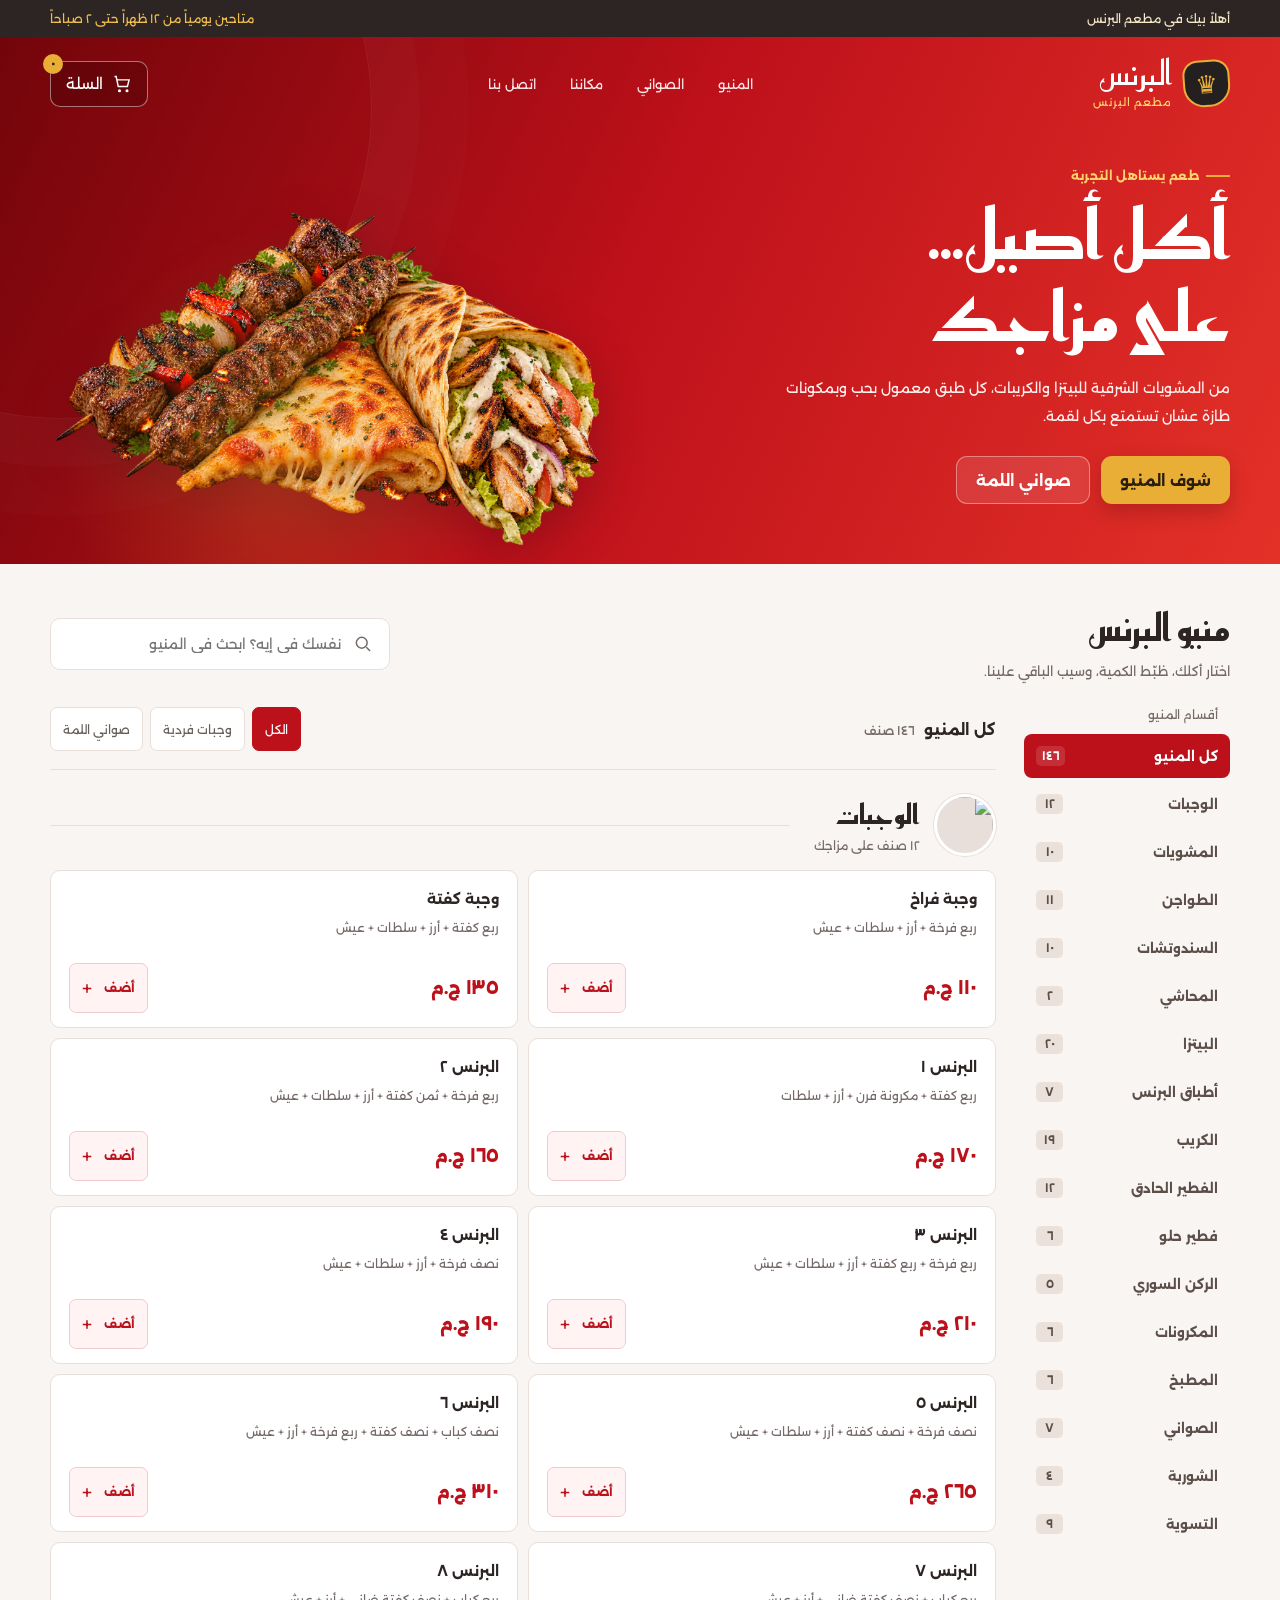
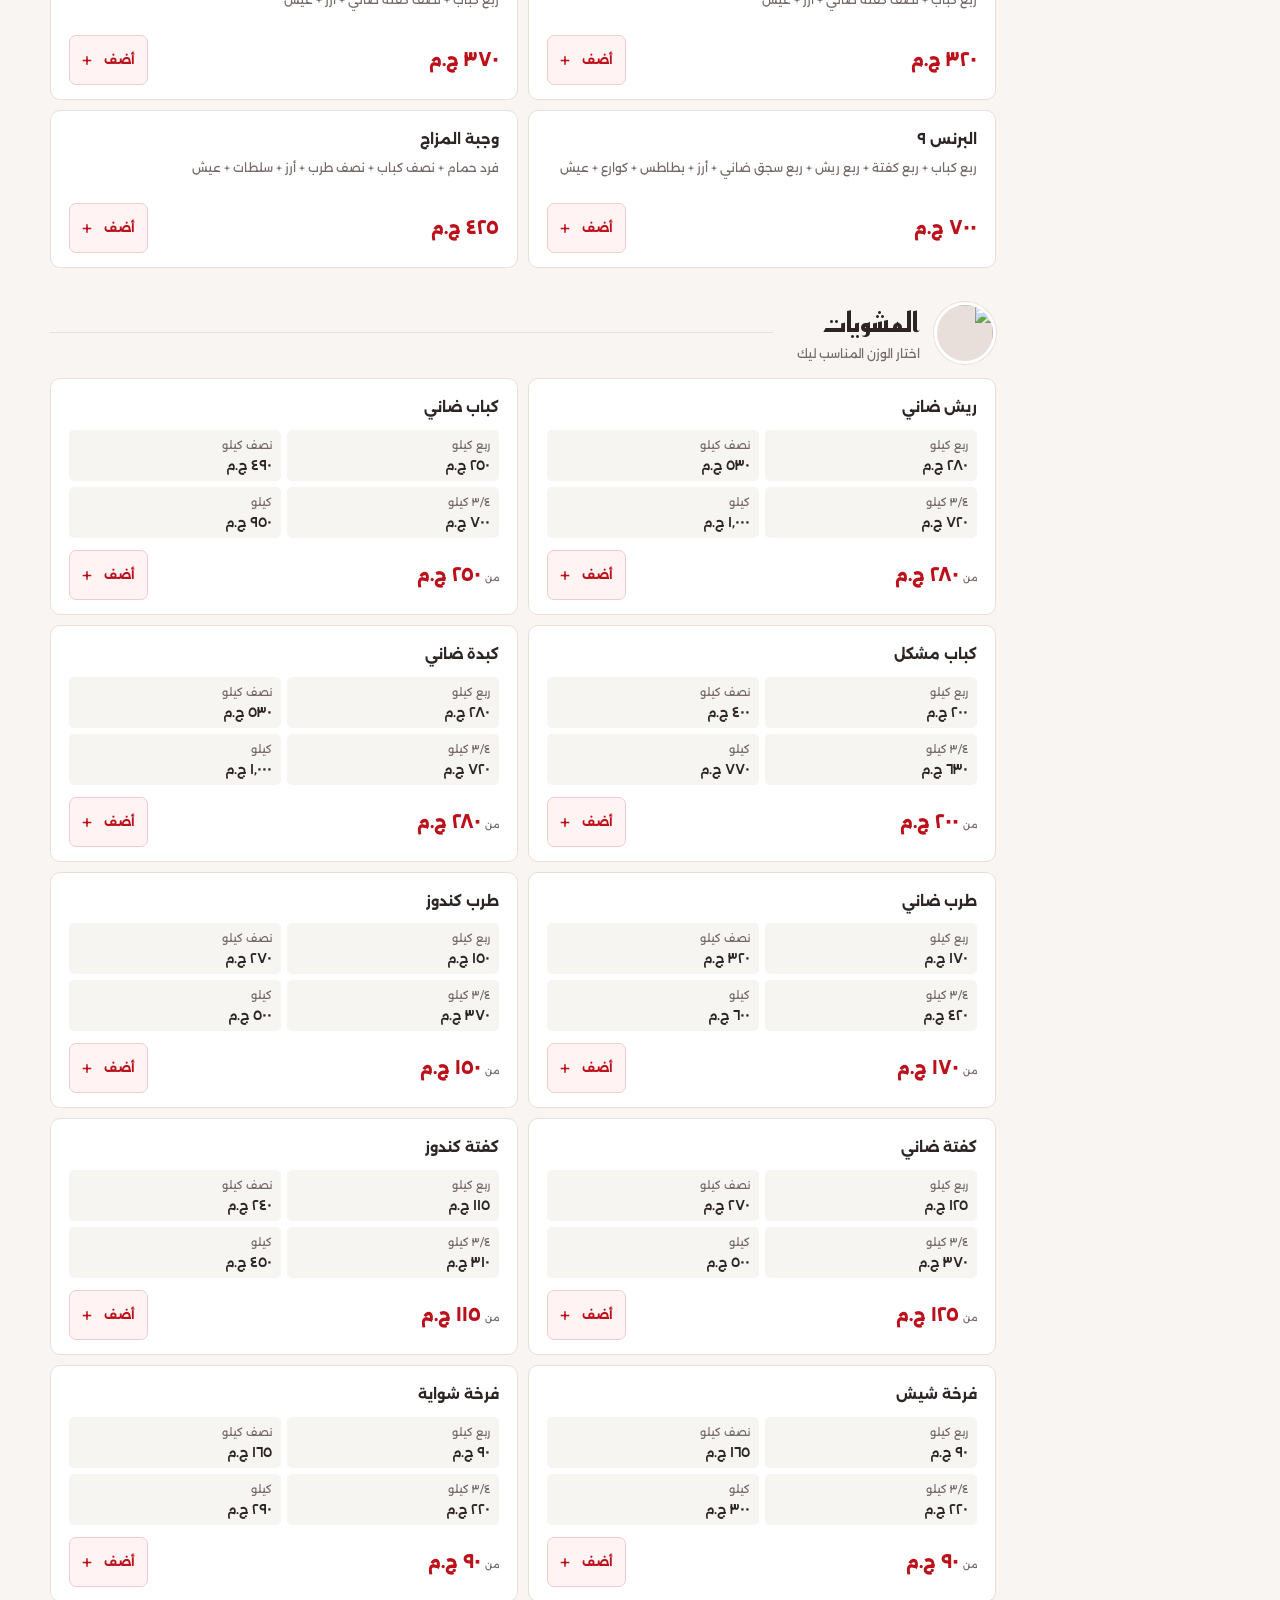
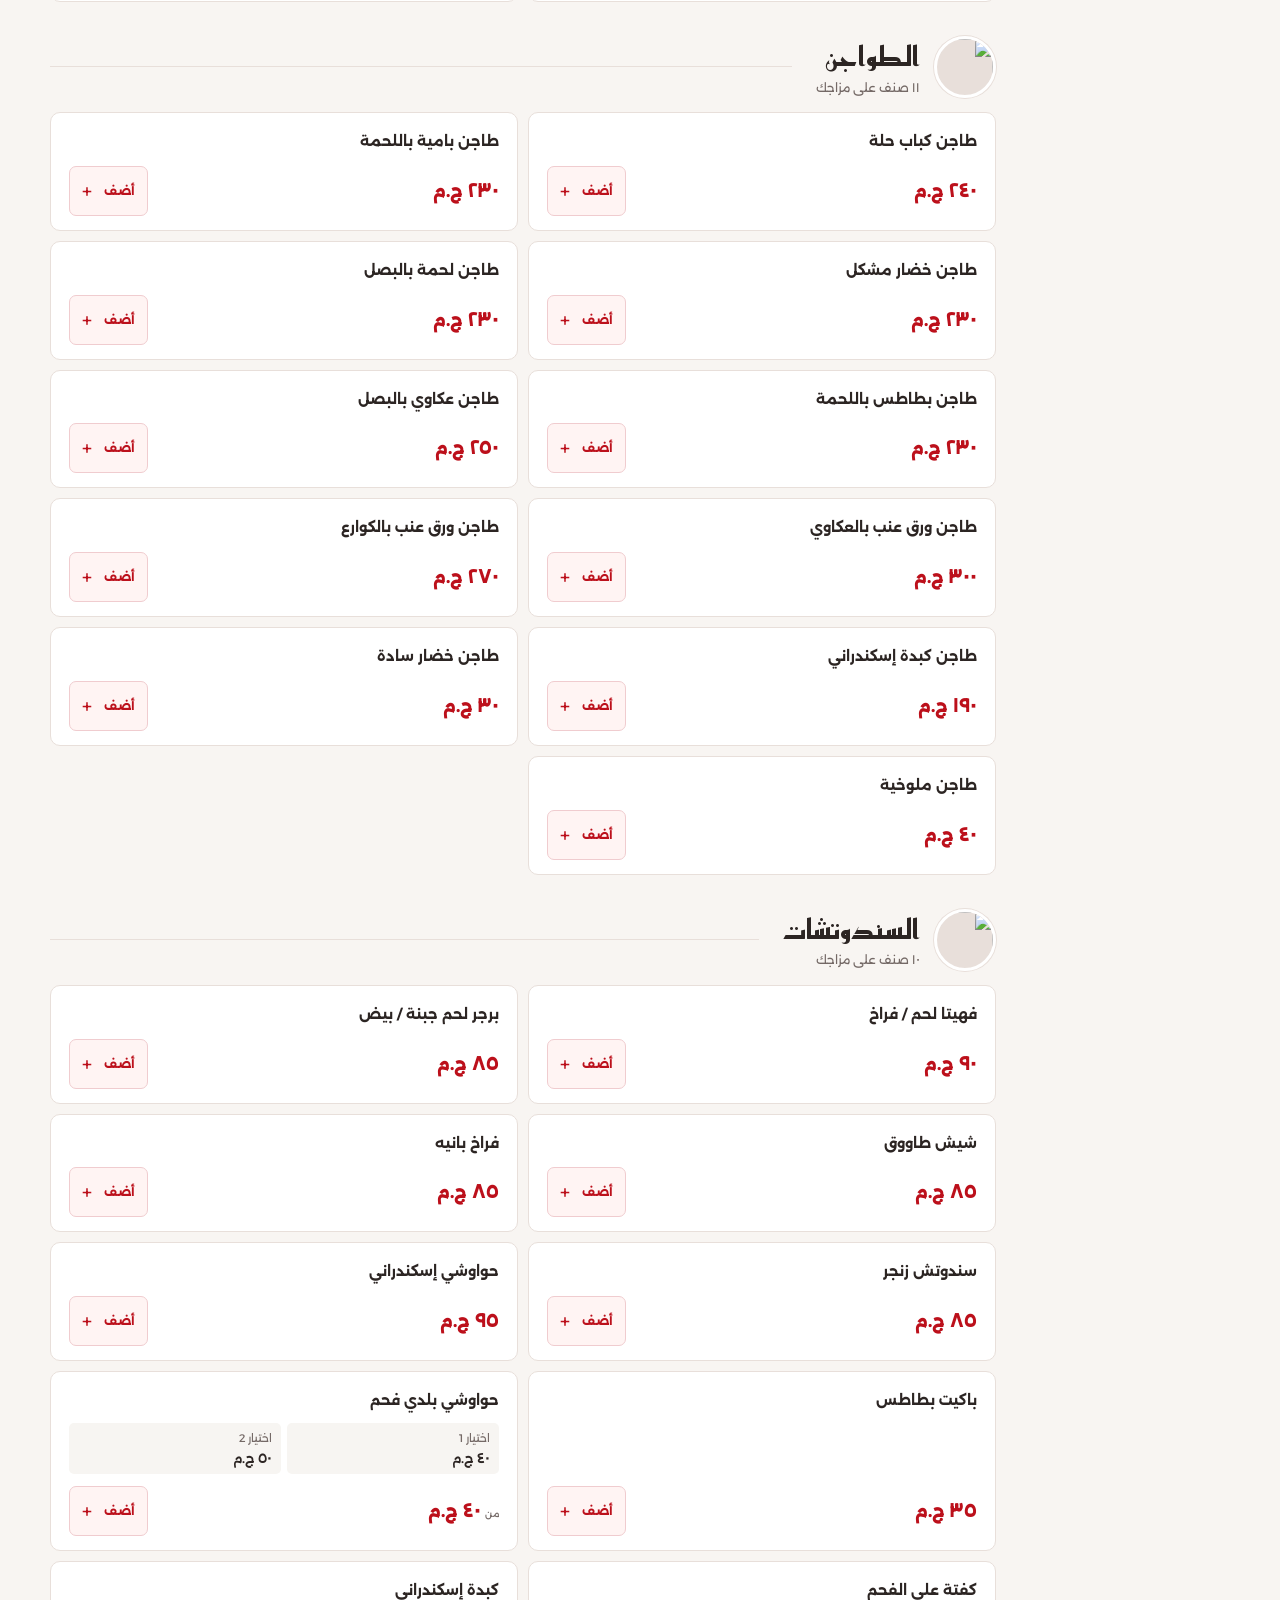
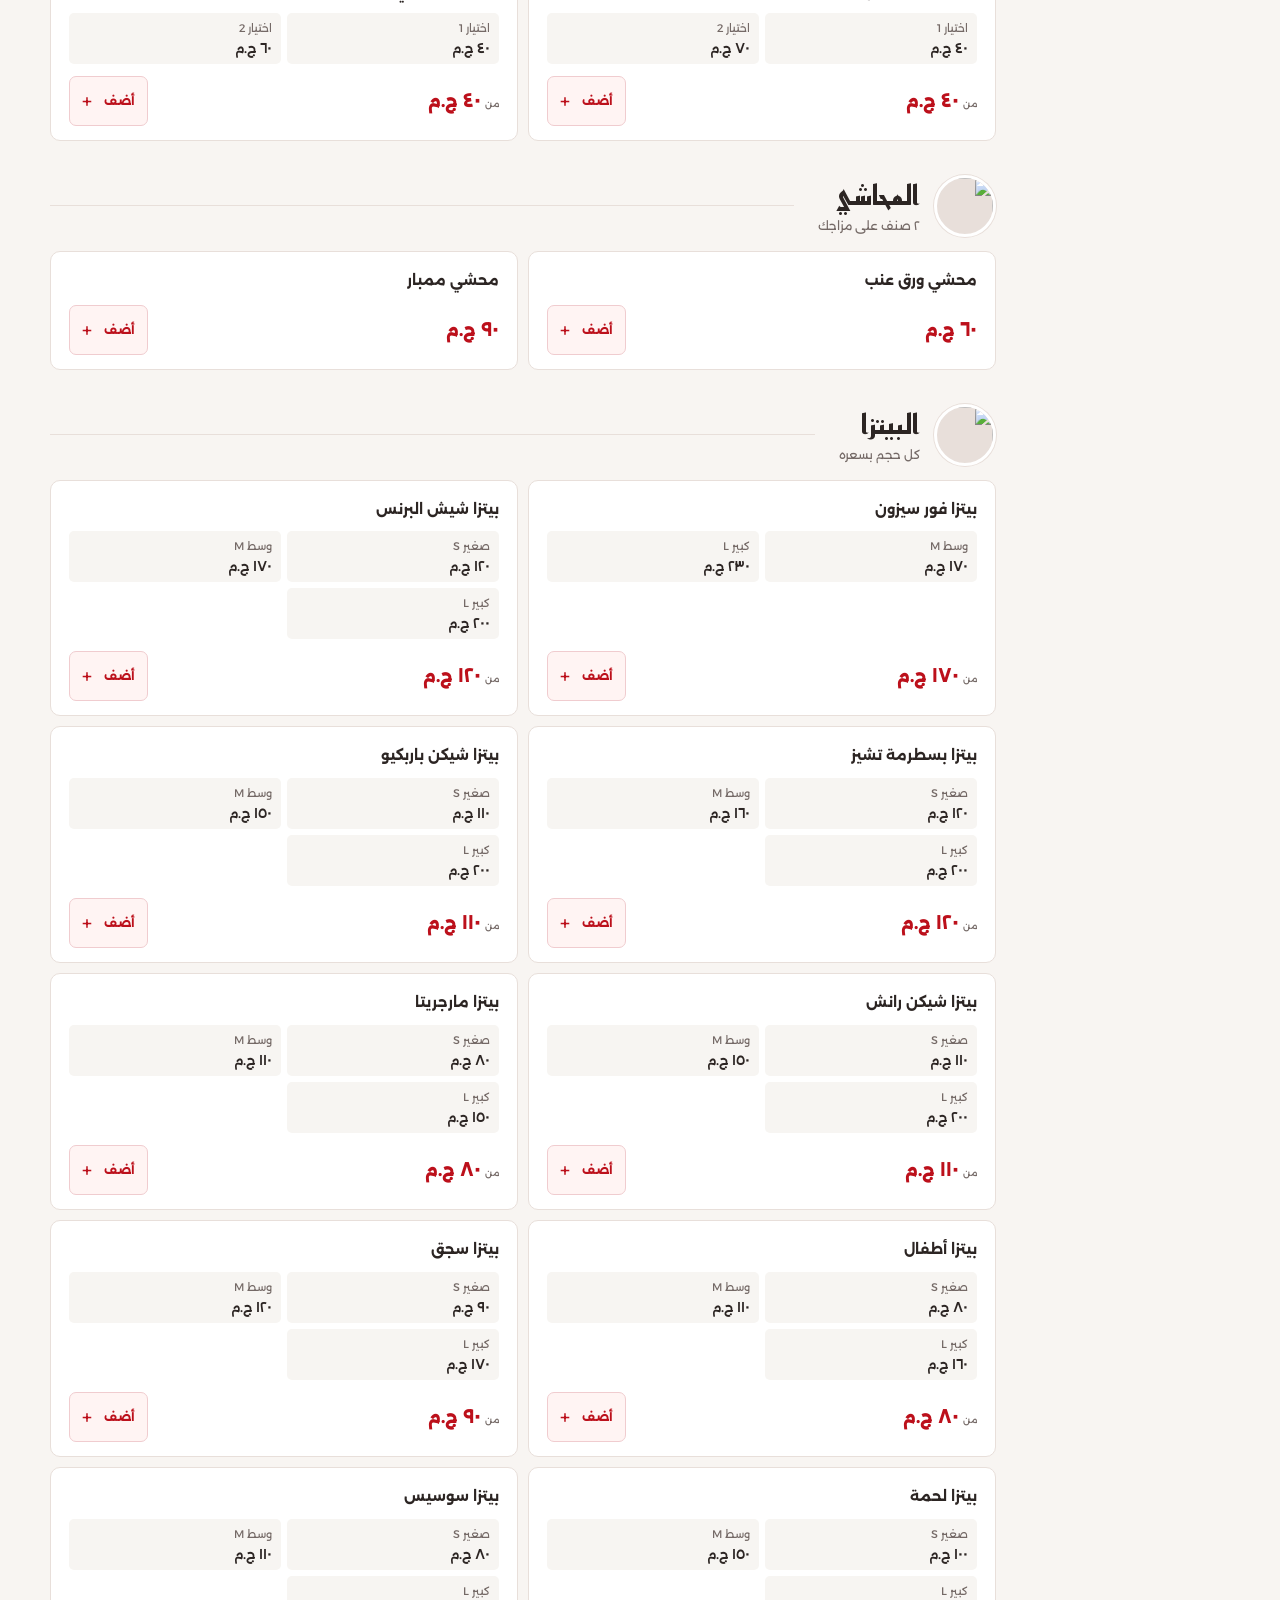
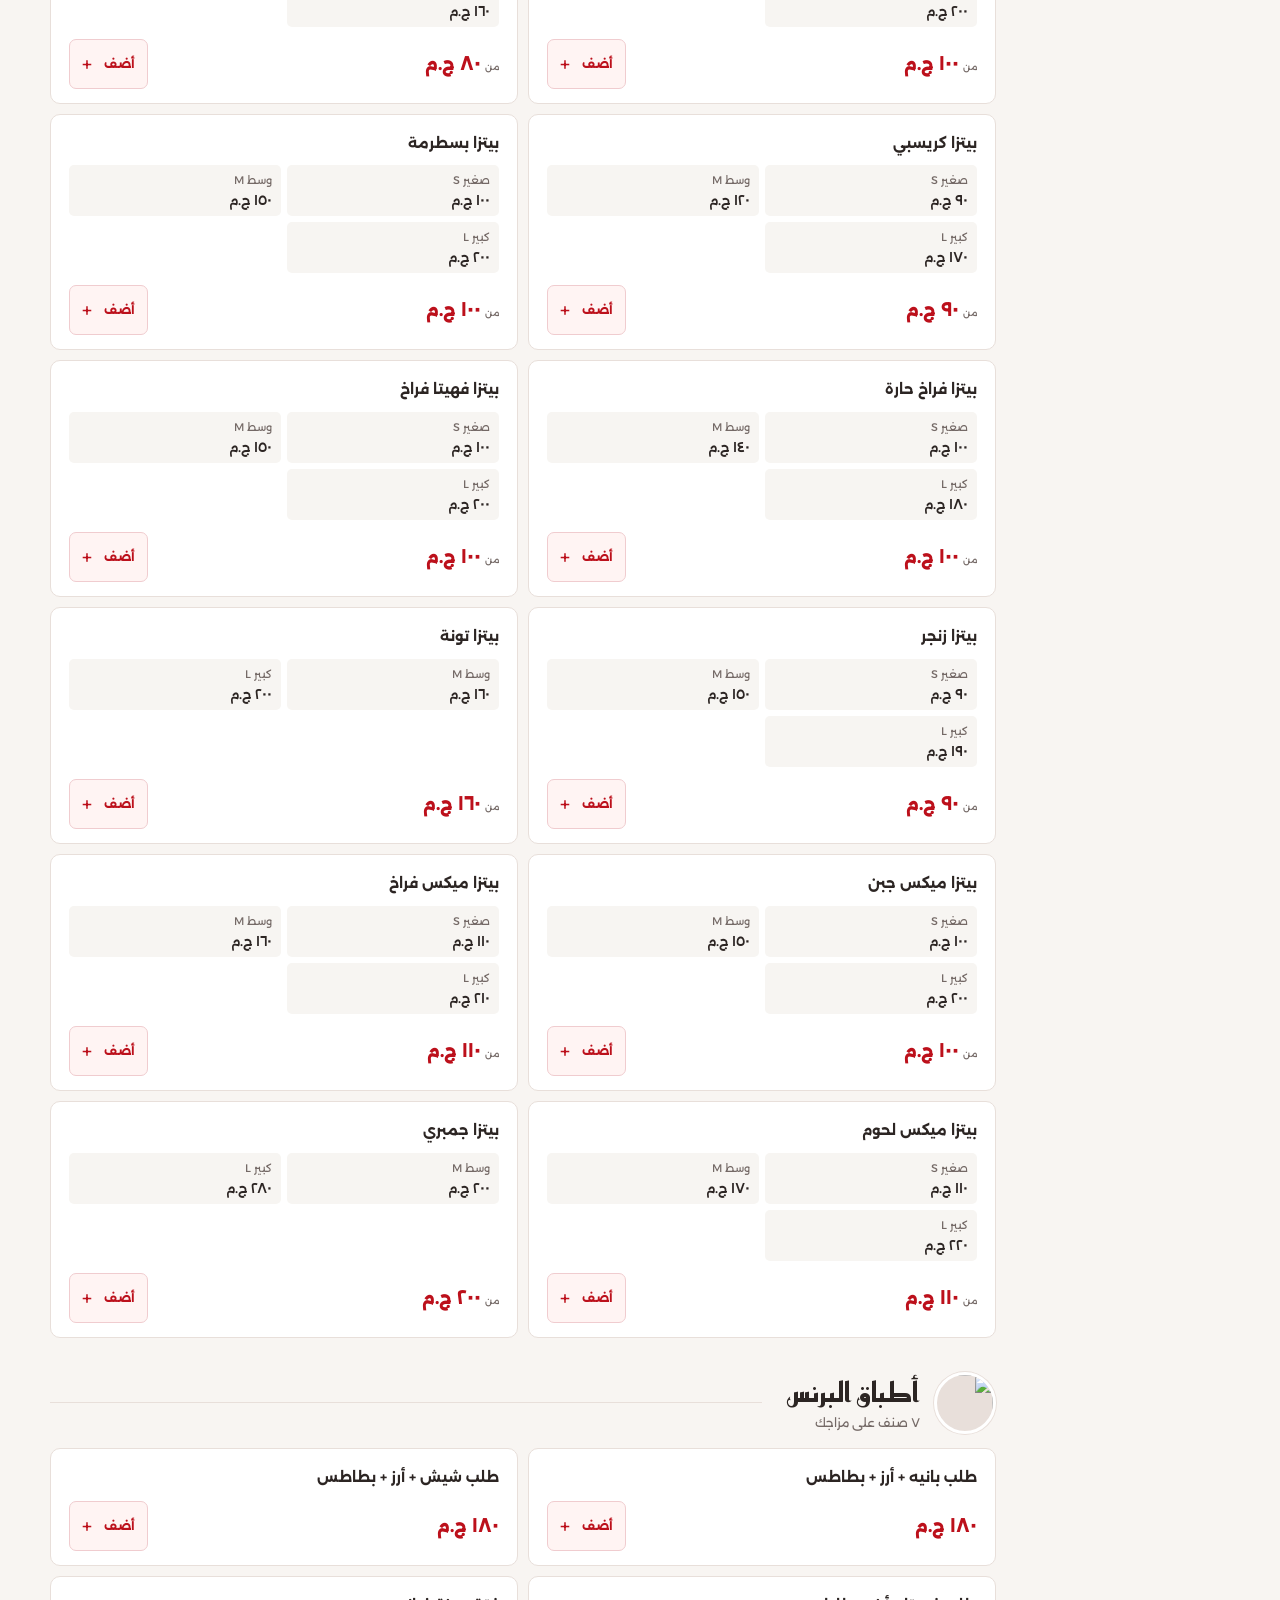
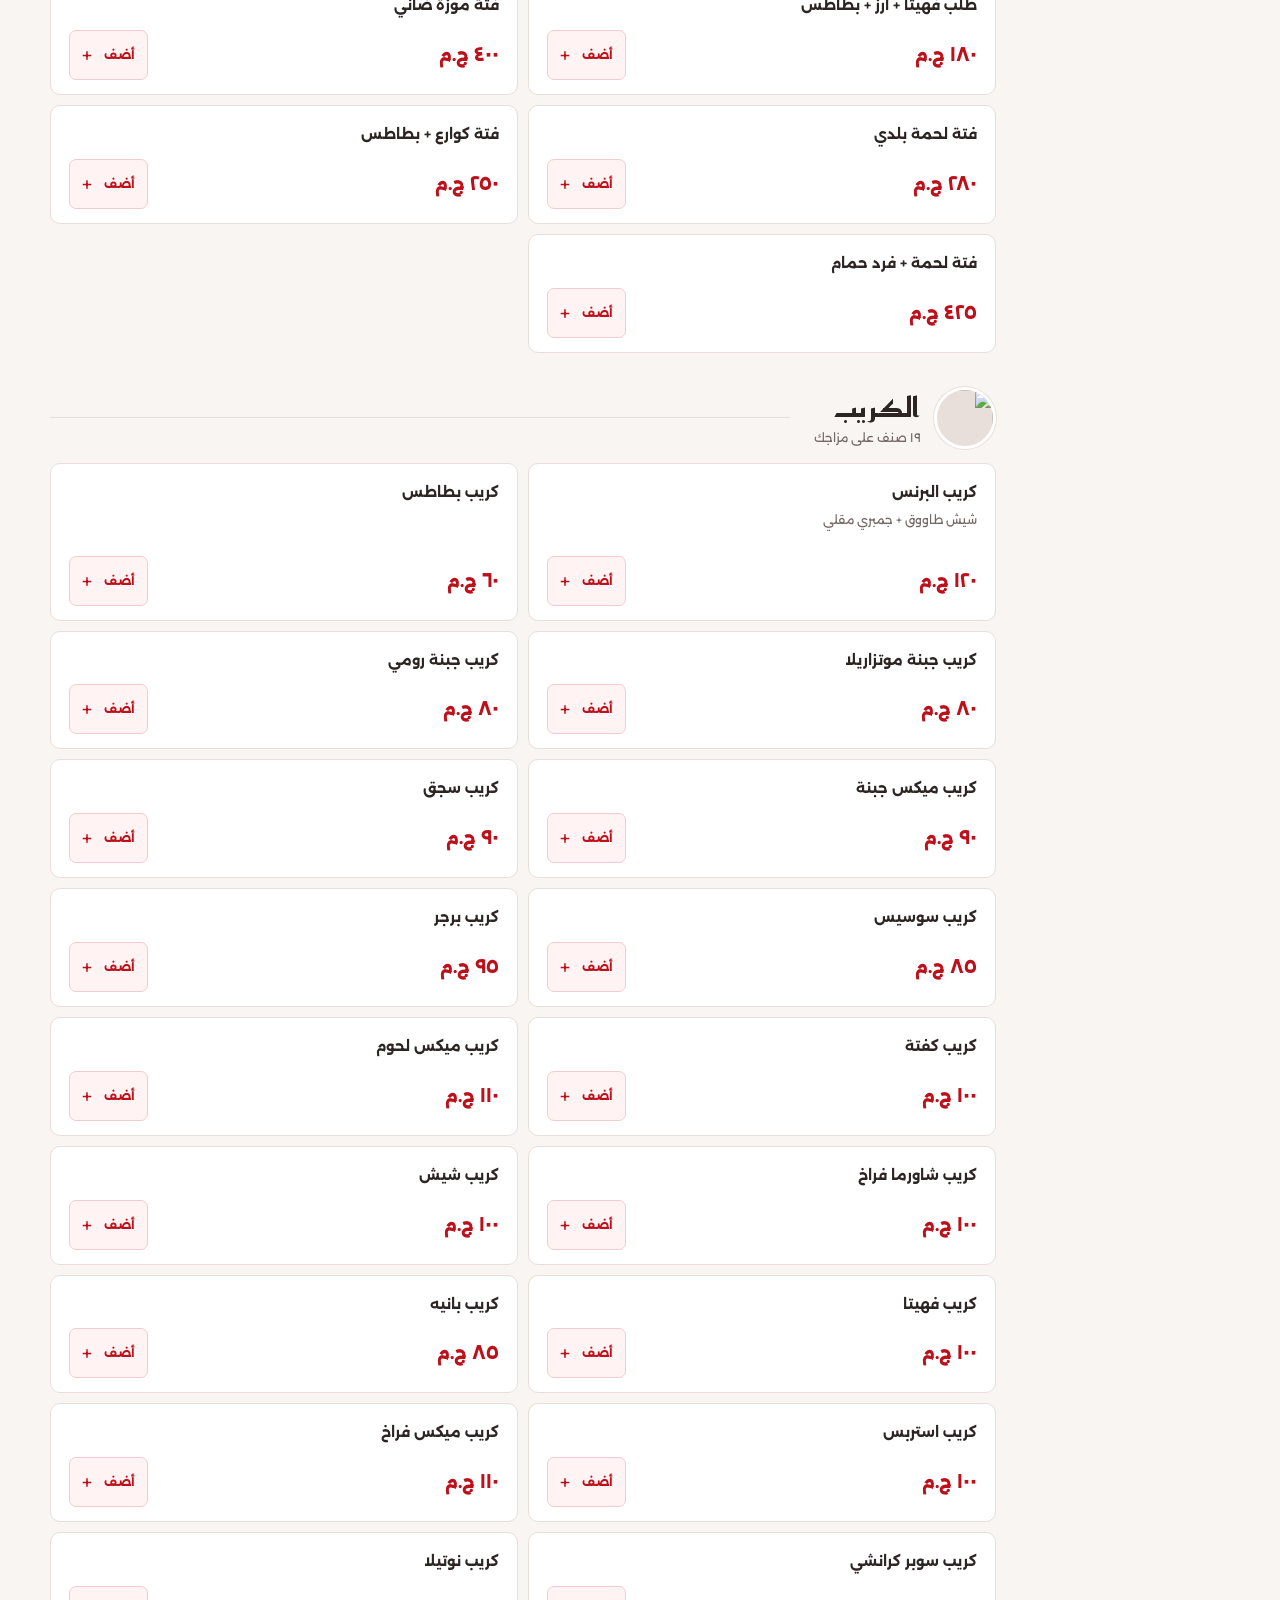
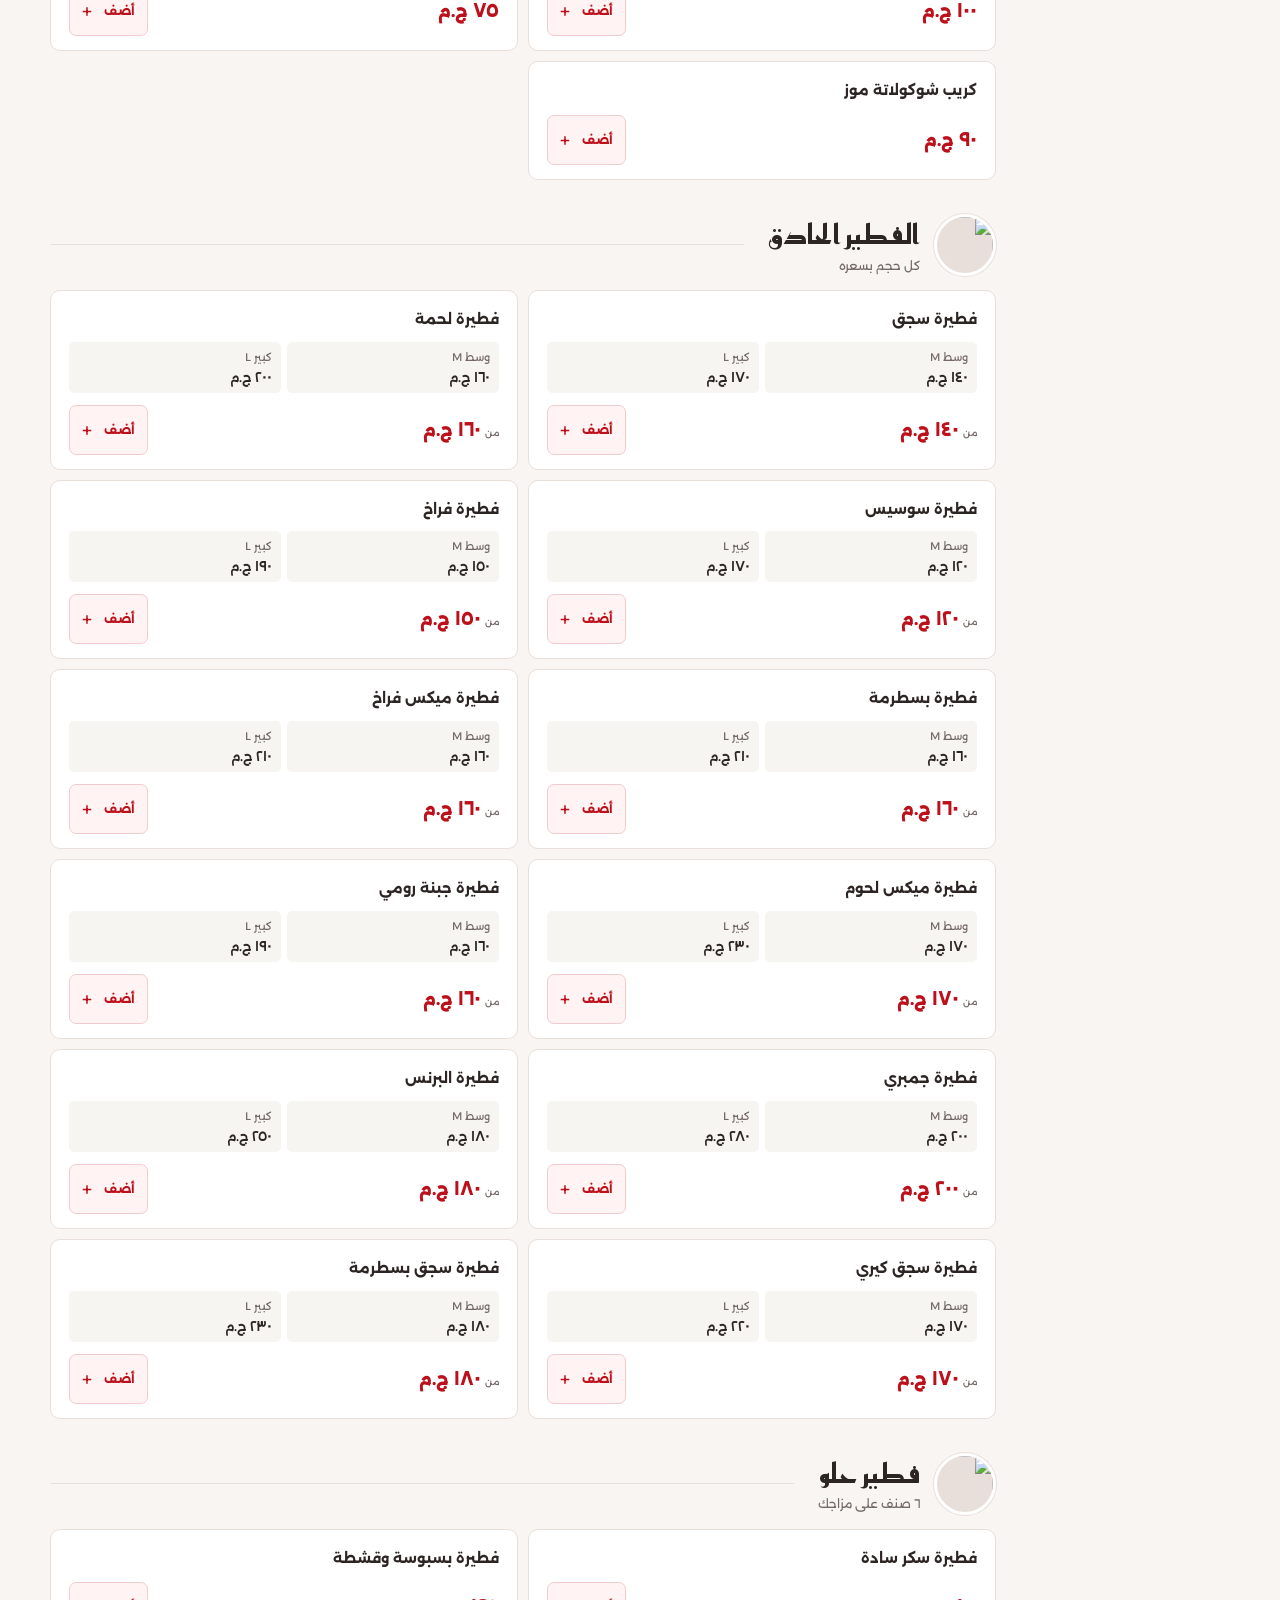
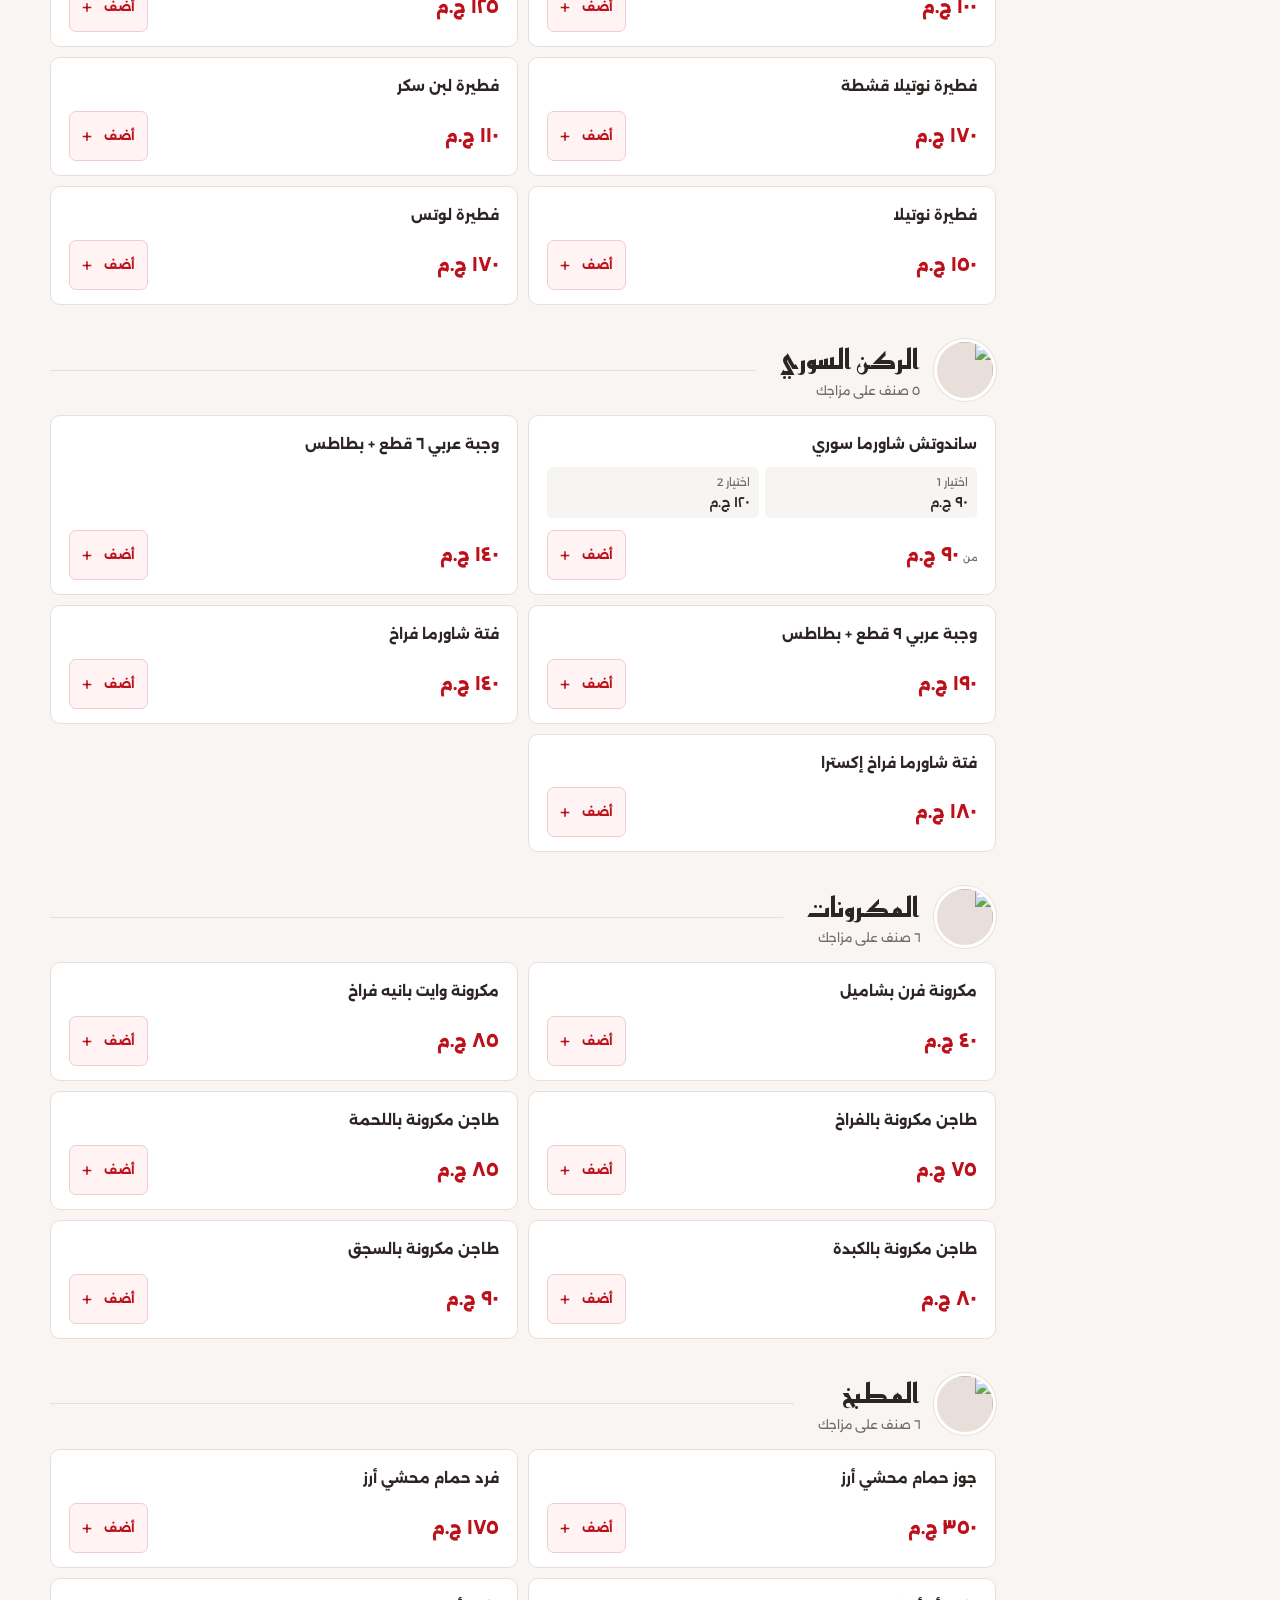
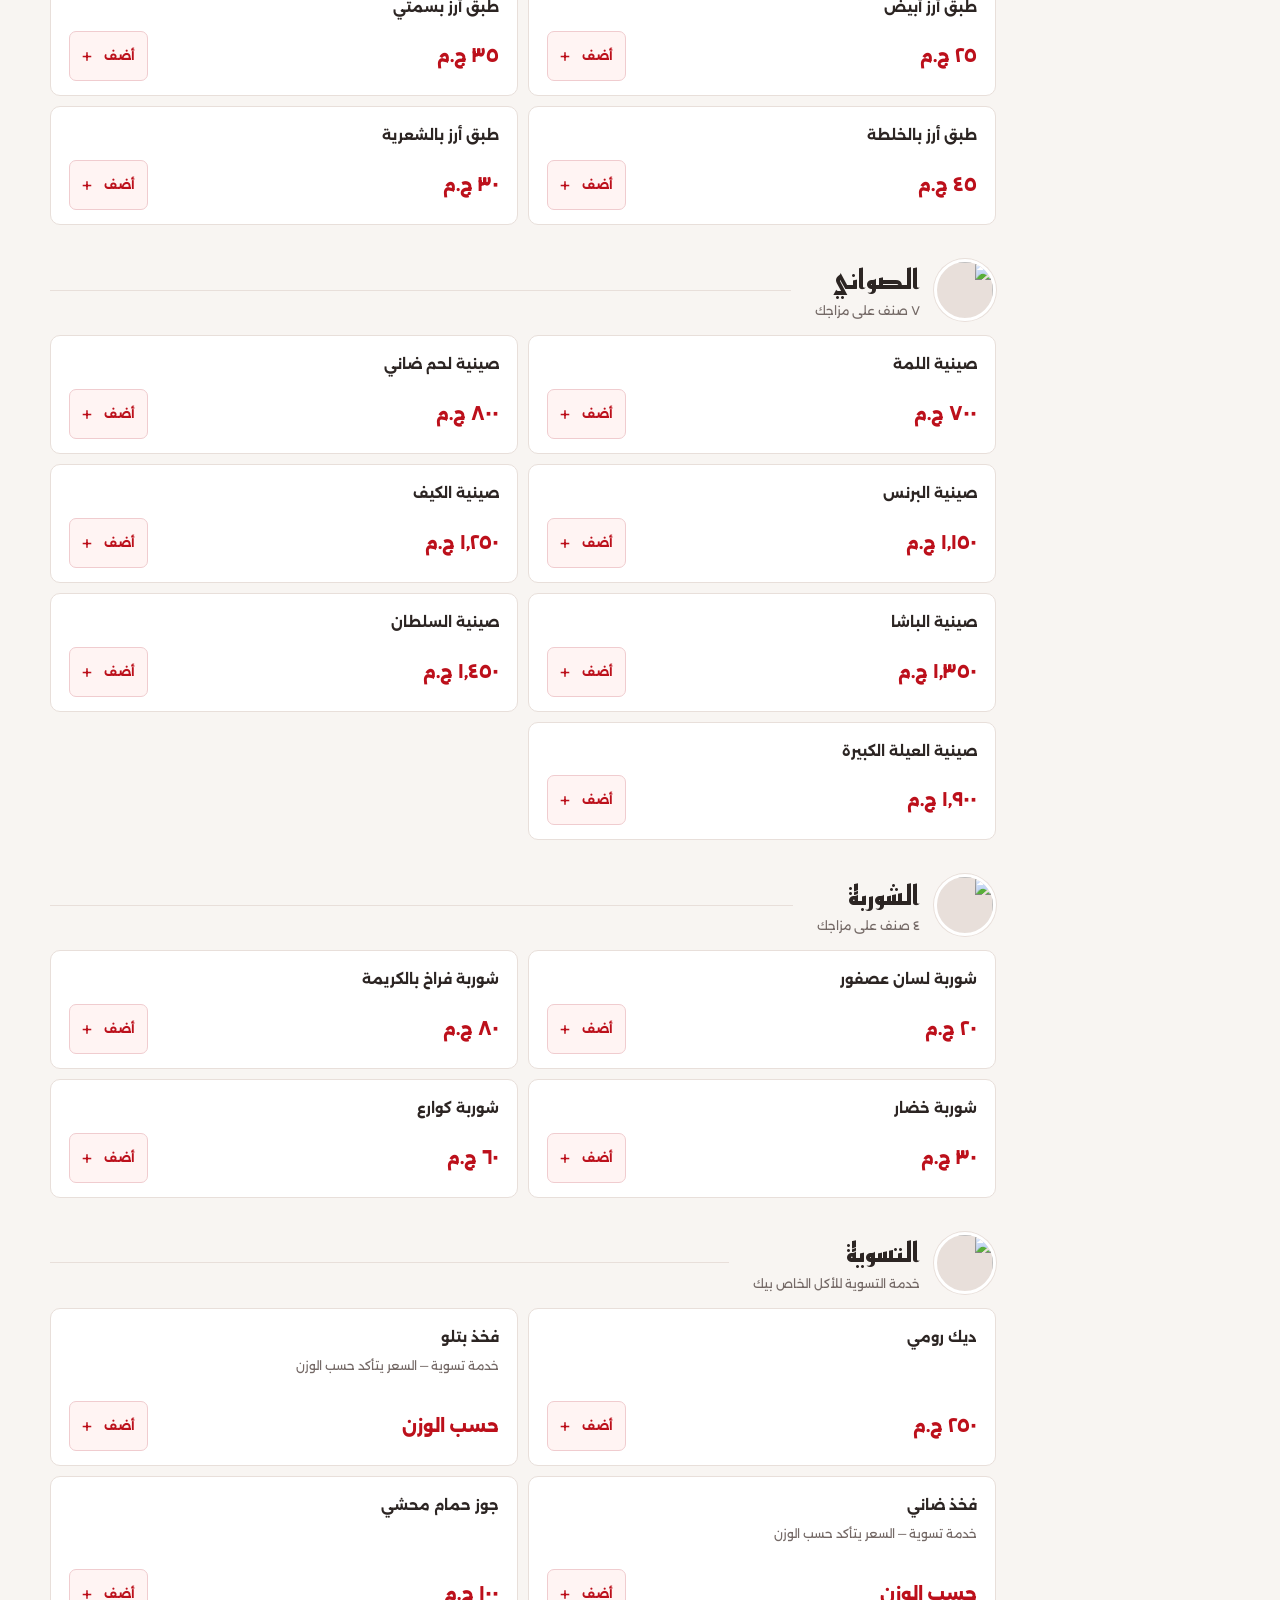
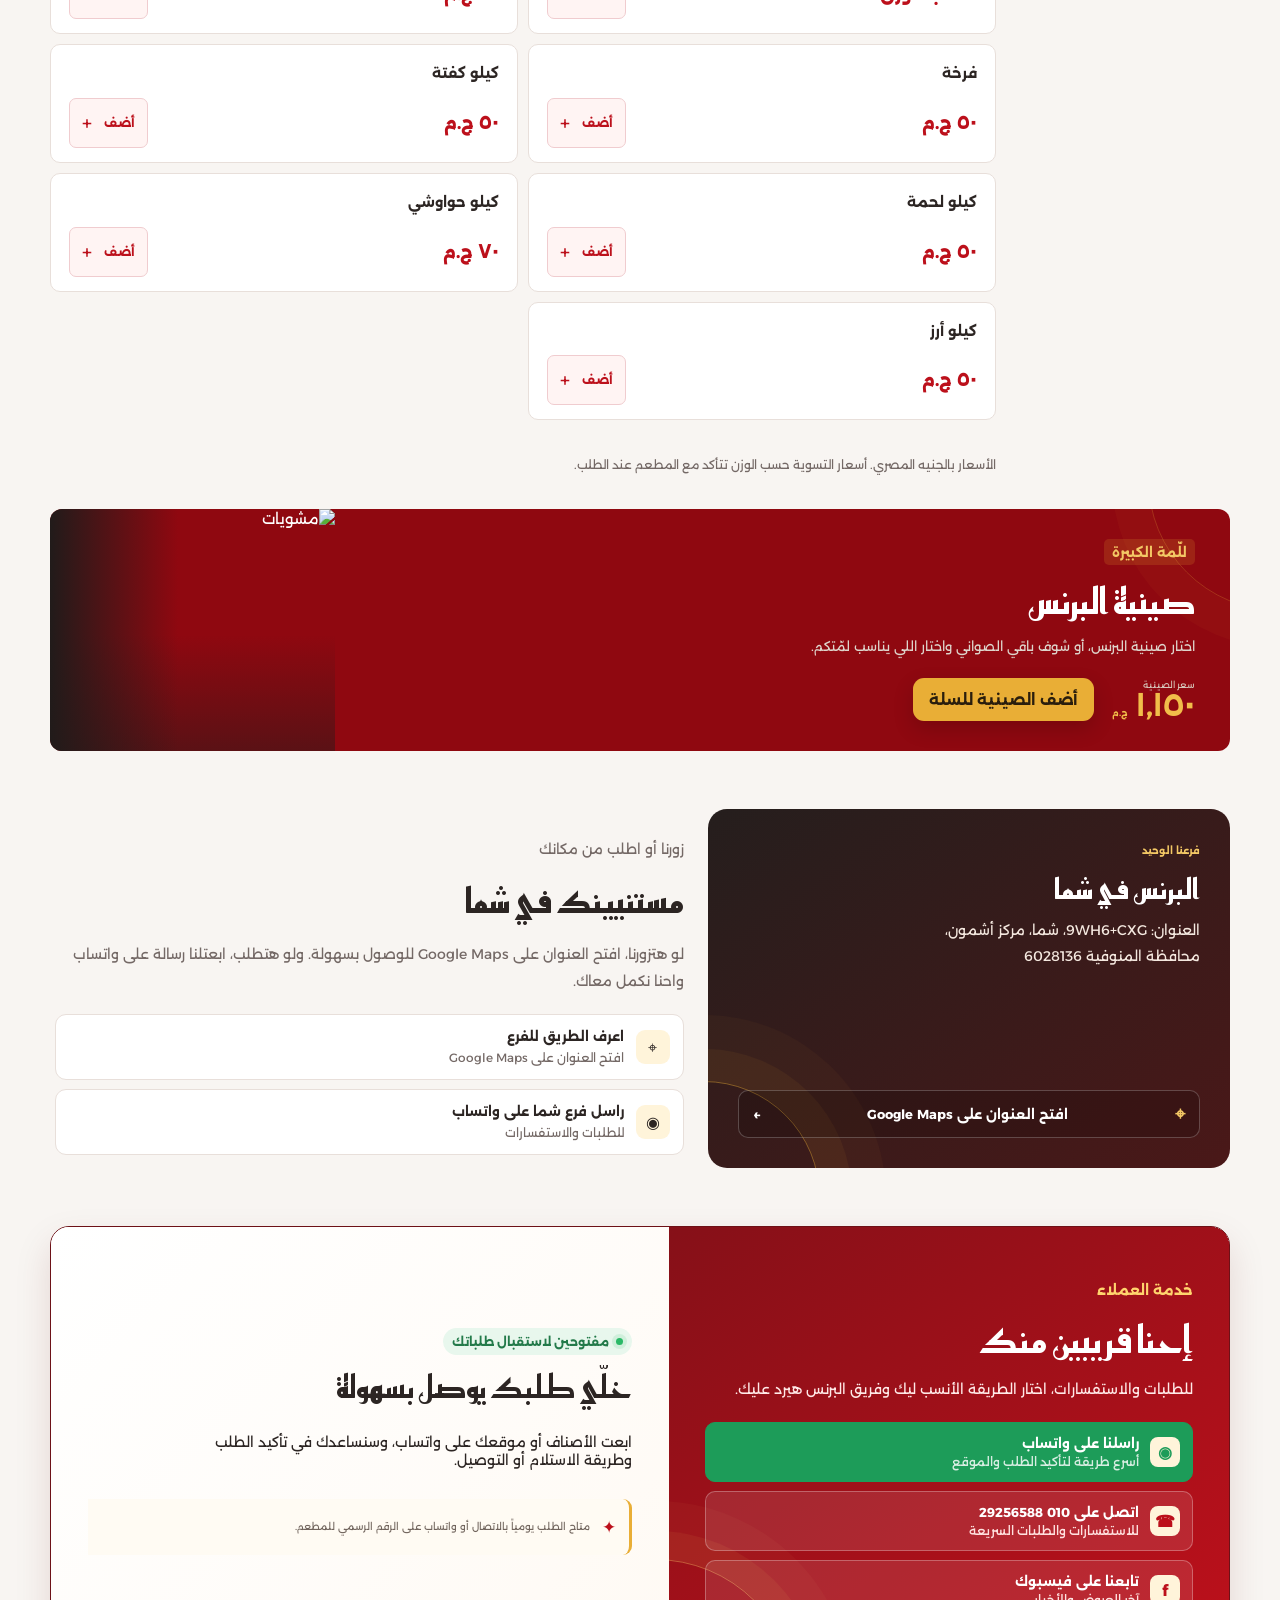
==== index.html @ 03370dae "Update restaurant menu and brand styling; rename entry to index.html" ====
<!doctype html>
<html lang="ar" dir="rtl">
  <head>
    <meta charset="UTF-8" />
    <meta name="viewport" content="width=device-width, initial-scale=1.0" />
    <meta name="theme-color" content="#b50e17" />
    <title>مطعم البرنس | المنيو الإلكتروني</title>
    <link rel="preconnect" href="https://fonts.googleapis.com" />
    <link rel="preconnect" href="https://fonts.gstatic.com" crossorigin />
    <link rel="stylesheet" href="https://cdn.jsdelivr.net/npm/@dawod/thmanyah-font-web/index.css" />
    <link href="https://fonts.googleapis.com/css2?family=Alexandria:wght@400;500;600;700;800&family=Reem+Kufi:wght@500;600;700&display=swap" rel="stylesheet" />
    <style>
      :root { --red:#bc101b; --red-dark:#8f0810; --ink:#181515; --gold:#e9ae36; --cream:#fbf7f0; --muted:#766f6c; --line:#e8e0d5; --white:#fff; --heading-font:'Thmanyah Serif Display','Reem Kufi',sans-serif; }
      * { box-sizing:border-box; }
      body { margin:0; color:var(--ink); background:var(--cream); font-family:Alexandria, sans-serif; font-size:14px; }
      button { font:inherit; cursor:pointer; }
      .top-strip { background:var(--ink); color:#f6e7c6; padding:9px max(18px, calc((100% - 1180px) / 2)); display:flex; justify-content:space-between; font-size:11px; }
      .top-strip span:last-child { color:#f1bf4c; }
      .hero { min-height:458px; position:relative; overflow:hidden; color:#fff; background:linear-gradient(115deg, #72050a 0%, #bd101a 48%, #e43128 100%); }
      .hero:before { content:""; position:absolute; width:620px; height:620px; border:1px solid rgba(255,255,255,.16); border-radius:50%; left:-250px; top:-240px; box-shadow:0 0 0 48px rgba(255,255,255,.05), 0 0 0 97px rgba(255,255,255,.04); }
      .hero:after { content:""; position:absolute; width:370px; height:370px; background:radial-gradient(circle,rgba(233,174,54,.27),transparent 70%); right:-70px; bottom:-120px; }
      .container { width:min(1180px, calc(100% - 36px)); margin:auto; position:relative; z-index:1; }
      header { padding:20px 0; display:flex; align-items:center; justify-content:space-between; }
      .brand { display:flex; align-items:center; gap:11px; color:#fff; }
      .brand-mark { width:47px; height:47px; display:grid; place-items:center; border:2px solid var(--gold); border-radius:15px 15px 21px 21px; background:#242020; color:var(--gold); font-size:25px; transform:rotate(-4deg); }
      .brand-name { font-family:var(--heading-font); font-size:30px; line-height:1; }
      .brand small { font-size:9px; color:#ffd36d; letter-spacing:.08em; }
      .nav { display:flex; gap:25px; align-items:center; font-size:12px; color:#fce7e8; }
      .nav button { border:0; background:transparent; color:inherit; }
      .nav button:hover { color:var(--gold); }
      .cart-button { position:relative; border:1px solid rgba(255,255,255,.45); border-radius:12px; padding:10px 15px; color:#fff; background:rgba(0,0,0,.17); }
      .cart-count { position:absolute; top:-8px; left:-8px; min-width:20px; height:20px; padding:1px 5px; display:grid; place-items:center; border-radius:50%; background:var(--gold); color:#281b0e; font-size:11px; font-weight:800; }
      .hero-content { max-width:610px; padding:54px 0 78px; }
      .eyebrow { display:flex; gap:7px; align-items:center; color:#ffd36d; font-weight:700; font-size:11px; letter-spacing:.03em; }
      .eyebrow:before { content:""; width:24px; height:2px; background:var(--gold); }
      h1 { margin:15px 0 16px; font-family:var(--heading-font); font-size:clamp(42px, 6.2vw, 76px); line-height:1.1; font-weight:700; }
      .hero-content p { max-width:490px; margin:0; line-height:2; color:#fff0ef; font-size:14px; }
      .hero-actions { display:flex; gap:11px; margin-top:26px; }
      .primary, .secondary { border:0; border-radius:11px; padding:13px 19px; font-weight:700; }
      .primary { color:#2a1e0d; background:var(--gold); box-shadow:0 8px 20px rgba(28,7,5,.2); }
      .secondary { color:#fff; background:rgba(255,255,255,.11); border:1px solid rgba(255,255,255,.38); }
      .hero-food { position:absolute; z-index:1; left:-4px; bottom:18px; width:min(47%,550px); height:88%; margin:0; pointer-events:none; }
      .hero-food:after { content:""; position:absolute; inset:0; background:radial-gradient(ellipse at 42% 78%,rgba(233,174,54,.22),transparent 48%); }
      .hero-food img { width:100%; height:100%; object-fit:contain; object-position:left bottom; display:block; filter:drop-shadow(0 24px 28px rgba(50,4,7,.35)); }
      .categories-wrap { margin-top:-34px; position:relative; z-index:2; }
      .categories { overflow-x:auto; scrollbar-width:none; padding:1px 0; }
      .categories::-webkit-scrollbar { display:none; }
      .category-list { margin:0; padding:9px; min-width:max-content; display:flex; gap:7px; background:#fff; border:1px solid rgba(232,224,213,.9); border-radius:17px; box-shadow:0 13px 32px rgba(52,32,22,.13); list-style:none; }
      .category { min-width:138px; min-height:58px; padding:8px 10px; display:flex; align-items:center; gap:9px; border:1px solid transparent; border-radius:11px; background:#fff; color:#5c514d; font-size:11px; font-weight:700; text-align:right; transition:background .2s, color .2s, box-shadow .2s; }
      .category.active { color:#fff; background:linear-gradient(135deg,#9b0811,#d52229); box-shadow:0 8px 16px rgba(162,10,18,.23); }
      .category:hover:not(.active) { color:var(--red); background:#fff6e8; border-color:#f4dfb1; }
      .category i.category-thumb { width:37px; height:37px; flex:0 0 37px; display:block; border:1px solid rgba(255,255,255,.55); border-radius:9px; background-position:center; background-size:cover; box-shadow:inset 0 0 0 1px rgba(0,0,0,.05); }
      main { padding:68px 0 90px; }
      .section-heading { display:flex; align-items:end; justify-content:space-between; gap:20px; margin-bottom:22px; }
      .section-heading h2 { margin:7px 0 0; font-family:var(--heading-font); font-size:31px; }
      .section-heading p { margin:0; color:var(--muted); font-size:12px; }
      .filter-row { display:flex; flex-wrap:wrap; gap:9px; justify-content:flex-end; }
      .filter { padding:9px 13px; border:1px solid var(--line); color:#685f5a; background:transparent; border-radius:30px; font-size:11px; }
      .filter.active { color:#fff; background:var(--ink); border-color:var(--ink); }
      .menu-grid { display:grid; grid-template-columns:repeat(4,1fr); gap:17px; }
      .product { overflow:hidden; background:#fff; border:1px solid #f0e9e1; border-radius:16px; transition:transform .2s, box-shadow .2s; }
      .product:hover { transform:translateY(-4px); box-shadow:0 14px 28px rgba(44,24,15,.12); }
      .product-image { height:165px; position:relative; overflow:hidden; background:#d7a66e; }
      .product-image img { width:100%; height:100%; display:block; object-fit:cover; transition:transform .35s; }
      .product:hover img { transform:scale(1.06); }
      .tag { position:absolute; right:10px; top:10px; padding:5px 8px; border-radius:6px; color:#fff; background:var(--red); font-size:9px; font-weight:700; }
      .product-body { padding:13px 13px 15px; }
      .product-title { display:flex; gap:8px; justify-content:space-between; align-items:center; font-size:13px; font-weight:800; }
      .product-title small { padding:3px 6px; background:#fff4d9; border-radius:5px; color:#9b6a0a; font-size:8px; white-space:nowrap; }
      .product-desc { height:32px; overflow:hidden; margin:8px 0 11px; color:#847b75; font-size:10px; line-height:1.65; }
      .product-footer { display:flex; align-items:center; justify-content:space-between; }
      .price { color:var(--red); font-weight:800; font-size:14px; }
      .price span { font-size:9px; }
      .add { width:31px; height:31px; border:0; border-radius:9px; background:var(--ink); color:#fff; font-size:21px; line-height:1; }
      .offer { display:grid; grid-template-columns:minmax(0,1fr) 285px; align-items:center; gap:28px; margin:55px 0; padding:0 35px 0 0; overflow:hidden; position:relative; min-height:238px; border-radius:18px; color:#fff; background:linear-gradient(112deg,#211b1a,#4c1717); }
      .offer:after { content:""; position:absolute; width:260px; height:260px; right:-180px; top:-160px; border:1px solid rgba(233,174,54,.24); border-radius:50%; box-shadow:0 0 0 36px rgba(233,174,54,.035); }
      .offer-copy { position:relative; z-index:1; padding:31px 0; }
      .offer-kicker { display:inline-flex; padding:5px 8px; border-radius:5px; background:rgba(233,174,54,.16); color:#f3c865; font-size:10px; font-weight:700; }
      .offer h3 { margin:9px 0 7px; font-family:var(--heading-font); font-size:34px; }
      .offer p { max-width:450px; margin:0; color:#ded4cb; font-size:12px; line-height:1.8; }
      .offer-footer { display:flex; align-items:center; gap:18px; margin-top:19px; }
      .offer-price { min-width:73px; color:#f7e1ad; }
      .offer-price small { display:block; color:#d7c6ba; font-size:9px; }
      .offer-price strong { display:block; margin-top:1px; color:#f1bd4a; font-size:22px; line-height:1; }
      .offer-price strong span { font-size:9px; }
      .offer .primary { z-index:1; padding:12px 16px; white-space:nowrap; }
      .offer-media { align-self:stretch; position:relative; overflow:hidden; }
      .offer-media:after { content:""; position:absolute; inset:0; background:linear-gradient(90deg,#211b1a 0%,transparent 45%),linear-gradient(0deg,rgba(33,27,26,.48),transparent 48%); }
      .offer-media img { width:100%; height:100%; display:block; object-fit:cover; object-position:center; }
      .offer-mini-grid { display:grid; grid-template-columns:repeat(2,minmax(0,1fr)); gap:16px; margin:-35px 0 55px; }
      .offer-mini { display:grid; grid-template-columns:minmax(0,1fr) 142px; overflow:hidden; min-height:166px; border:1px solid var(--line); border-radius:15px; background:#fff; }
      .offer-mini-copy { padding:19px; }
      .offer-mini-kicker { color:var(--red); font-size:10px; font-weight:700; }
      .offer-mini h4 { margin:6px 0; font-size:15px; font-weight:800; }
      .offer-mini p { margin:0; color:var(--muted); font-size:10px; line-height:1.7; }
      .offer-mini-bottom { display:flex; align-items:center; justify-content:space-between; gap:10px; margin-top:13px; }
      .offer-mini-price { color:var(--red); font-size:16px; font-weight:800; }
      .offer-mini-price span { font-size:9px; }
      .offer-mini .add { width:auto; min-width:34px; padding:0 9px; font-size:16px; }
      .offer-mini-media { overflow:hidden; }
      .offer-mini-media img { width:100%; height:100%; display:block; object-fit:cover; }
      .locations { display:grid; grid-template-columns:.9fr 1.1fr; gap:19px; margin:58px 0; align-items:stretch; }
      .location-card { min-height:272px; display:flex; flex-direction:column; justify-content:space-between; padding:30px; border-radius:19px; color:#fff; background:linear-gradient(145deg,#251e1d,#4a1818); position:relative; overflow:hidden; }
      .location-card:after { content:""; position:absolute; width:230px; height:230px; left:-120px; bottom:-145px; border:1px solid rgba(233,174,54,.45); border-radius:50%; box-shadow:0 0 0 32px rgba(233,174,54,.06),0 0 0 66px rgba(233,174,54,.035); }
      .location-kicker { position:relative; z-index:1; color:#f3c865; font-size:10px; font-weight:700; }
      .location-card h3 { position:relative; z-index:1; margin:10px 0 7px; font-family:var(--heading-font); font-size:28px; }
      .location-card p { position:relative; z-index:1; max-width:300px; margin:0; color:#f4e8df; font-size:12px; line-height:1.9; }
      .location-link { position:relative; z-index:1; display:flex; align-items:center; justify-content:space-between; gap:12px; margin-top:22px; padding:12px 14px; border:1px solid rgba(255,255,255,.22); border-radius:10px; color:#fff; background:rgba(0,0,0,.16); text-decoration:none; font-size:11px; font-weight:700; }
      .location-link span { color:#f3c865; font-size:18px; }
      .locations-copy { padding:13px 5px; }
      .locations-copy h2, .contact-copy h2 { margin:7px 0 10px; font-family:var(--heading-font); font-size:34px; }
      .locations-copy p, .contact-copy p { color:var(--muted); font-size:12px; line-height:1.9; }
      .branch-choices { display:grid; gap:9px; margin-top:20px; }
      .branch-choice { display:flex; align-items:center; gap:12px; padding:13px; border:1px solid var(--line); border-radius:11px; background:#fff; color:var(--ink); text-align:right; text-decoration:none; transition:.2s; }
      .branch-choice:hover { border-color:var(--gold); box-shadow:0 7px 16px rgba(44,24,15,.08); }
      .branch-icon { width:34px; height:34px; display:grid; place-items:center; border-radius:9px; background:#fff4da; font-size:16px; }
      .branch-choice strong { display:block; margin-bottom:3px; font-size:11px; }
      .branch-choice small { color:var(--muted); font-size:9px; }
      .contact-section { display:grid; grid-template-columns:.95fr 1.05fr; overflow:hidden; border:1px solid #6d1117; border-radius:19px; background:#fff; box-shadow:0 16px 36px rgba(91,16,17,.13); }
      .contact-copy { padding:36px; color:#fff; background:linear-gradient(145deg,#861018,#bd101b); position:relative; overflow:hidden; }
      .contact-copy:after { content:""; position:absolute; width:280px; height:280px; left:-155px; bottom:-185px; border:1px solid rgba(255,211,109,.38); border-radius:50%; box-shadow:0 0 0 28px rgba(255,211,109,.06),0 0 0 58px rgba(255,211,109,.035); }
      .contact-copy > p:first-child { position:relative; z-index:1; color:#ffd36d; font-weight:700; }
      .contact-copy h2 { position:relative; z-index:1; color:#fff; font-size:38px; line-height:1.15; }
      .contact-copy > p:not(:first-child) { position:relative; z-index:1; color:#ffe9e7; }
      .contact-buttons { display:grid; gap:9px; margin-top:20px; }
      .contact-button { position:relative; z-index:1; display:flex; align-items:center; gap:11px; min-height:54px; padding:10px 12px; border:1px solid rgba(255,255,255,.28); border-radius:10px; color:#fff; background:rgba(255,255,255,.1); text-decoration:none; font-weight:700; font-size:11px; transition:transform .2s, box-shadow .2s, border-color .2s, background .2s; }
      .contact-button:hover { transform:translateY(-2px); border-color:rgba(255,255,255,.7); background:rgba(255,255,255,.17); box-shadow:0 8px 16px rgba(44,24,15,.12); }
      .contact-button:focus-visible, .location-link:focus-visible, .branch-choice:focus-visible { outline:3px solid rgba(188,16,27,.28); outline-offset:3px; }
      .contact-button.whatsapp { color:#fff; background:#1d9c59; border-color:#1d9c59; }
      .contact-button.whatsapp:hover { border-color:#177b46; box-shadow:0 8px 16px rgba(29,156,89,.2); }
      .contact-button > span:first-child { width:30px; height:30px; display:grid; place-items:center; flex:0 0 30px; border-radius:8px; background:#fff4da; color:var(--red); font-size:16px; }
      .contact-button.whatsapp > span:first-child { color:#1d9c59; }
      .contact-button-copy { min-width:0; display:flex; flex:1; flex-direction:column; gap:3px; }
      .contact-button-copy small { color:#ffe1df; font-size:9px; font-weight:500; }
      .contact-button.whatsapp .contact-button-copy small { color:rgba(255,255,255,.82); }
      .contact-detail { padding:37px; display:flex; flex-direction:column; justify-content:center; background:linear-gradient(135deg,#fff,#fffaf4); }
      .contact-status { display:inline-flex; align-items:center; gap:7px; width:max-content; margin-bottom:13px; padding:6px 9px; border-radius:20px; color:#237a4a; background:#e8f7ed; font-size:9px; font-weight:700; }
      .contact-status:before { content:""; width:7px; height:7px; border-radius:50%; background:#2ab967; box-shadow:0 0 0 4px rgba(42,185,103,.13); }
      .contact-detail h3 { margin:0 0 12px; font-family:var(--heading-font); font-size:32px; line-height:1.2; }
      .contact-detail p { max-width:425px; }
      .contact-note { display:flex; gap:12px; align-items:center; margin-top:16px; padding:13px; border-right:3px solid var(--gold); border-radius:0 9px 9px 0; background:#fffbf3; color:#71655d; font-size:10px; line-height:1.8; }
      .contact-note span:first-child { flex:0 0 auto; color:var(--red); font-size:17px; }
      .footer { padding:25px 0; background:#151212; color:#a79c96; text-align:center; font-size:10px; }
      .cart-panel, .overlay, .product-modal { opacity:0; pointer-events:none; transition:.25s; }
      .overlay { position:fixed; inset:0; z-index:10; background:rgba(17,11,10,.47); }
      .cart-panel { position:fixed; z-index:11; top:0; bottom:0; left:0; width:min(410px, 100%); transform:translateX(-100%); padding:22px; display:flex; flex-direction:column; background:#fff; box-shadow:20px 0 60px rgba(0,0,0,.2); }
      body.cart-open .overlay, body.cart-open .cart-panel, body.modal-open .overlay, body.modal-open .product-modal { opacity:1; pointer-events:auto; }
      body.cart-open .cart-panel { transform:translateX(0); }
      .panel-top { display:flex; align-items:center; justify-content:space-between; padding-bottom:18px; border-bottom:1px solid var(--line); }
      .panel-top h3 { margin:0; font-family:var(--heading-font); font-size:24px; }
      .close { width:34px; height:34px; border:0; border-radius:10px; background:#f5f1ed; color:#382f2d; font-size:20px; }
      .cart-items { overflow:auto; flex:1; padding:13px 0; }
      .empty { padding:50px 12px; color:var(--muted); text-align:center; line-height:2; }
      .cart-item { display:flex; gap:10px; align-items:center; padding:11px 0; border-bottom:1px solid #f0ece8; }
      .cart-item img { width:54px; height:54px; object-fit:cover; border-radius:10px; }
      .cart-item-info { flex:1; }
      .cart-item-name { font-size:11px; font-weight:800; }
      .cart-item-price { margin-top:5px; color:var(--red); font-size:11px; font-weight:700; }
      .quantity { display:flex; gap:6px; align-items:center; }
      .quantity button { width:23px; height:23px; border:1px solid var(--line); border-radius:6px; background:#fff; }
      .summary { border-top:1px solid var(--line); padding-top:16px; }
      .summary-line { display:flex; justify-content:space-between; margin-bottom:13px; font-size:12px; }
      .summary-line.total { color:var(--red); font-size:15px; font-weight:800; }
      .checkout { width:100%; padding:14px; border:0; border-radius:11px; color:#fff; background:#1a9a57; font-weight:700; }
      .product-modal { position:fixed; z-index:12; top:50%; left:50%; width:min(510px, calc(100% - 30px)); transform:translate(-50%,-46%); overflow:hidden; border-radius:19px; background:#fff; box-shadow:0 30px 80px rgba(0,0,0,.28); }
      body.modal-open .product-modal { transform:translate(-50%,-50%); }
      .modal-image { height:190px; position:relative; }
      .modal-image img { width:100%; height:100%; object-fit:cover; }
      .modal-close { position:absolute; left:12px; top:12px; }
      .modal-content { padding:18px 20px 21px; }
      .modal-content h3 { margin:0; font-family:var(--heading-font); font-size:28px; }
      .modal-content p { color:var(--muted); font-size:11px; line-height:1.8; }
      .option-label { display:block; margin:15px 0 8px; font-size:11px; font-weight:800; }
      .options { display:flex; flex-wrap:wrap; gap:7px; }
      .option { padding:8px 11px; border:1px solid var(--line); border-radius:7px; background:#fff; color:#5c5350; font-size:10px; }
      .option.selected { border-color:var(--red); color:var(--red); background:#fff4f3; }
      .modal-bottom { display:flex; gap:12px; align-items:center; justify-content:space-between; margin-top:19px; }
      .modal-bottom .primary { flex:1; }
      @media (max-width:850px) { .menu-grid{grid-template-columns:repeat(3,1fr)} .hero-food{left:-28px;bottom:14px;width:440px;height:84%;opacity:.72} .nav{display:none} .locations,.contact-section{grid-template-columns:1fr} .location-card{min-height:220px} .contact-copy{padding:28px} .contact-detail{padding:28px} }
      @media (max-width:600px) { .top-strip{font-size:9px}.hero{min-height:420px}.hero-content{padding:42px 0 78px}.hero-content p{font-size:12px;max-width:355px}.hero-food{left:-88px;bottom:16px;width:385px;height:78%;opacity:.27}.categories-wrap{margin-top:-27px}.category-list{padding:7px;gap:6px}.category{min-width:142px;min-height:56px;padding:7px 8px}.category i.category-thumb{width:35px;height:35px;flex-basis:35px}.menu-grid{grid-template-columns:repeat(2,1fr);gap:11px}.product-image{height:130px}.product-body{padding:10px}.product-title{font-size:11px}.product-desc{font-size:9px}.section-heading{align-items:start;flex-direction:column}.filter-row{justify-content:start}.offer{grid-template-columns:1fr;gap:0;padding:0;min-height:0}.offer-copy{padding:24px 20px}.offer-media{height:130px;order:-1}.offer-media:after{background:linear-gradient(0deg,#211b1a,transparent 56%)}.offer h3{font-size:27px}.offer:after{display:none}.offer-mini-grid{grid-template-columns:1fr;margin:-35px 0 45px}.offer-mini{grid-template-columns:minmax(0,1fr) 120px}.contact-copy h2{font-size:31px}.contact-detail h3{font-size:27px} main{padding:48px 0 65px} }
    </style>
    <link rel="stylesheet" href="menu.css" />
  </head>
  <body>
    <div class="top-strip"><span>أهلاً بيك في مطعم البرنس</span><span>متاحين يومياً من ١٢ ظهراً حتى ٢ صباحاً</span></div>
    <section class="hero">
      <div class="container">
        <header>
          <div class="brand"><div class="brand-mark">♛</div><div><div class="brand-name">البرنس</div><small>مطعم البرنس</small></div></div>
          <nav class="nav"><button onclick="scrollToMenu()">المنيو</button><button onclick="scrollToOffer()">الصواني</button><button onclick="scrollToBranches()">مكاننا</button><button onclick="scrollToContact()">اتصل بنا</button></nav>
          <button class="cart-button" onclick="openCart()"><svg viewBox="0 0 24 24" fill="none" stroke="currentColor" stroke-width="1.7" aria-hidden="true"><path d="M3 3h2l2.5 12h11l2-8H6"/><circle cx="9" cy="20" r="1"/><circle cx="18" cy="20" r="1"/></svg> السلة <span class="cart-count" id="cartCount">0</span></button>
        </header>
        <div class="hero-content">
          <div class="eyebrow">طعم يستاهل التجربة</div>
          <h1>أكل أصيل...<br />على مزاجك</h1>
          <p>من المشويات الشرقية للبيتزا والكريبات، كل طبق معمول بحب وبمكونات طازة عشان تستمتع بكل لقمة.</p>
          <div class="hero-actions"><button class="primary" onclick="scrollToMenu()">شوف المنيو</button><button class="secondary" onclick="setCategory('trays')">صواني اللمة</button></div>
        </div>
        <figure class="hero-food"><img src="assets/elprince-hero-food.png" alt="تشكيلة البرنس: مشويات وبيتزا وكريب" /></figure>
      </div>
    </section>
    <main id="menu"><div class="container">
      <div class="menu-intro"><div><h2>منيو البرنس</h2><p>اختار أكلك، ظبّط الكمية، وسيب الباقي علينا.</p></div><label class="menu-search"><svg viewBox="0 0 24 24" fill="none" stroke="currentColor" stroke-width="1.8" aria-hidden="true"><circle cx="10.5" cy="10.5" r="6.5"/><path d="m16 16 4.5 4.5"/></svg><input type="search" id="menuSearch" placeholder="نفسك في إيه؟ ابحث في المنيو" aria-label="ابحث عن صنف في المنيو" oninput="searchMenu(this.value)" autocomplete="off"></label></div>
      <div class="menu-layout">
        <nav class="menu-sidebar" aria-label="أقسام المنيو"><p class="sidebar-title">أقسام المنيو</p><ul class="category-list" id="categories"></ul></nav>
        <div class="menu-content">
          <div class="menu-toolbar"><h3 id="menuTitle">كل المنيو</h3><div class="filter-row"><button class="filter active" data-filter="all" aria-pressed="true">الكل</button><button class="filter" data-filter="meals" aria-pressed="false">وجبات فردية</button><button class="filter" data-filter="trays" aria-pressed="false">صواني اللمة</button></div></div>
          <div class="menu-grid" id="menuGrid"></div>
          <p class="menu-note">الأسعار بالجنيه المصري. أسعار التسوية حسب الوزن تتأكد مع المطعم عند الطلب.</p>
        </div>
      </div>
      <section class="offer" id="offer"><div class="offer-copy"><span class="offer-kicker">للّمة الكبيرة</span><h3>صينية البرنس</h3><p>اختار صينية البرنس، أو شوف باقي الصواني واختار اللي يناسب لمّتكم.</p><div class="offer-footer"><div class="offer-price"><small>سعر الصينية</small><strong>١٬١٥٠ <span>ج.م</span></strong></div><button class="primary" onclick="addOffer('صينية البرنس')">أضف الصينية للسلة</button></div></div><div class="offer-media"><img loading="lazy" src="https://images.unsplash.com/photo-1544025162-d76694265947?auto=format&amp;fit=crop&amp;w=850&amp;q=88" alt="مشويات" /></div></section>
      <section class="locations" id="branches">
        <div class="location-card"><div><span class="location-kicker">فرعنا الوحيد</span><h3>البرنس في شما</h3><p>العنوان: 9WH6+CXG، شما، مركز أشمون، محافظة المنوفية 6028136</p></div><a class="location-link" href="https://www.google.com/maps/search/?api=1&amp;query=9WH6%2BCXG%2C%20%D8%B4%D9%85%D8%A7%2C%20%D9%85%D8%B1%D9%83%D8%B2%20%D8%A3%D8%B4%D9%85%D9%88%D9%86%2C%20%D9%85%D8%AD%D8%A7%D9%81%D8%B8%D8%A9%20%D8%A7%D9%84%D9%85%D9%86%D9%88%D9%81%D9%8A%D8%A9%206028136" target="_blank" rel="noreferrer"><span>⌖</span> افتح العنوان على Google Maps <b>←</b></a></div>
        <div class="locations-copy"><p>زورنا أو اطلب من مكانك</p><h2>مستنيينك في شما</h2><p>لو هتزورنا، افتح العنوان على Google Maps للوصول بسهولة. ولو هتطلب، ابعتلنا رسالة على واتساب واحنا نكمل معاك.</p><div class="branch-choices"><a class="branch-choice" href="https://www.google.com/maps/search/?api=1&amp;query=9WH6%2BCXG%2C%20%D8%B4%D9%85%D8%A7%2C%20%D9%85%D8%B1%D9%83%D8%B2%20%D8%A3%D8%B4%D9%85%D9%88%D9%86%2C%20%D9%85%D8%AD%D8%A7%D9%81%D8%B8%D8%A9%20%D8%A7%D9%84%D9%85%D9%86%D9%88%D9%81%D9%8A%D8%A9%206028136" target="_blank" rel="noreferrer"><span class="branch-icon">⌖</span><span><strong>اعرف الطريق للفرع</strong><small>افتح العنوان على Google Maps</small></span></a><a class="branch-choice" href="https://wa.me/201029256588?text=%D8%A3%D9%87%D9%84%D8%A7%D9%8B%D8%8C%20%D8%A3%D8%B1%D9%8A%D8%AF%20%D8%A7%D9%84%D8%B7%D9%84%D8%A8%20%D9%85%D9%86%20%D9%81%D8%B1%D8%B9%20%D8%B4%D9%85%D8%A7" target="_blank" rel="noreferrer"><span class="branch-icon">◉</span><span><strong>راسل فرع شما على واتساب</strong><small>للطلبات والاستفسارات</small></span></a></div></div>
      </section>
      <section class="contact-section" id="contact">
        <div class="contact-copy"><p>خدمة العملاء</p><h2>إحنا قريبين منك</h2><p>للطلبات والاستفسارات، اختار الطريقة الأنسب ليك وفريق البرنس هيرد عليك.</p><div class="contact-buttons"><a class="contact-button whatsapp" href="https://wa.me/201029256588" target="_blank" rel="noreferrer"><span>◉</span><span class="contact-button-copy"><strong>راسلنا على واتساب</strong><small>أسرع طريقة لتأكيد الطلب والموقع</small></span></a><a class="contact-button" href="tel:01029256588"><span>☎</span><span class="contact-button-copy"><strong>اتصل على 010 29256588</strong><small>للاستفسارات والطلبات السريعة</small></span></a><a class="contact-button" href="https://web.facebook.com/profile.php?id=100063886032097" target="_blank" rel="noreferrer"><span>f</span><span class="contact-button-copy"><strong>تابعنا على فيسبوك</strong><small>آخر العروض والأخبار</small></span></a></div></div>
        <div class="contact-detail"><span class="contact-status">مفتوحين لاستقبال طلباتك</span><h3>خلّي طلبك يوصل بسهولة</h3><p>ابعت الأصناف أو موقعك على واتساب، وسنساعدك في تأكيد الطلب وطريقة الاستلام أو التوصيل.</p><div class="contact-note"><span>✦</span><span>متاح الطلب يومياً بالاتصال أو واتساب على الرقم الرسمي للمطعم.</span></div></div>
      </section>
    </div></main>
    <footer class="footer">© ٢٠٢٦ مطعم البرنس — كل الحقوق محفوظة</footer>
    <div class="overlay" onclick="closeAll()"></div>
    <aside class="cart-panel" role="dialog" aria-modal="true" aria-label="سلة الطلب" inert><div class="panel-top"><h3>سلة الطلب</h3><button class="close" aria-label="إغلاق السلة" onclick="closeAll()">×</button></div><div class="cart-items" id="cartItems"></div><div class="summary"><div class="summary-line"><span>الإجمالي الفرعي</span><span id="subtotal">٠ ج.م</span></div><div class="summary-line"><span>رسوم التوصيل</span><span id="delivery">٢٥ ج.م</span></div><div class="summary-line total"><span>الإجمالي</span><span id="total">٠ ج.م</span></div><button class="checkout" onclick="checkout()">اطلب على واتساب</button></div></aside>
    <section class="product-modal" id="productModal" role="dialog" aria-modal="true" aria-label="تفاصيل الصنف" inert><div id="modalContent"></div></section>
    <button class="floating-cart" id="floatingCart" onclick="openCart()" hidden><span>عرض السلة <b class="floating-cart-count" id="floatingCartCount">٠</b></span><strong class="floating-cart-price" id="floatingCartPrice"></strong></button>
    <div class="cart-live" id="cartLive" role="status" aria-live="polite"></div>
    <script src="menu.js"></script>
  </body>
</html>
---- menu.css ----
/* Printed-menu character, with a compact ordering layout. */
:root { --red:#bc101b; --red-dark:#8f0810; --ink:#2c2523; --gold:#e9ae36; --cream:#f8f5f2; --muted:#746966; --line:#e8dfda; --heading-font:'Reem Kufi',Alexandria,sans-serif; }
html { scroll-behavior:smooth; scroll-padding-top:24px; }
body { font-size:15px; }
button, input, a { -webkit-tap-highlight-color:transparent; }
button:focus-visible, a:focus-visible, input:focus-visible { outline:3px solid var(--red); outline-offset:4px; }
button { touch-action:manipulation; }
.top-strip { font-size:12px; padding-block:11px; }
.hero { background:linear-gradient(115deg,#72050a 0%,#bd101a 48%,#e43128 100%); min-height:400px; }
.hero:before { border-color:#ffffff12; box-shadow:0 0 0 48px #ffffff04,0 0 0 97px #ffffff03; }
.hero:after { display:none; }
.hero-content { padding:38px 0 60px; max-width:600px; }
.hero-content h1 { font-size:clamp(44px,5.4vw,68px); line-height:1.2; margin-block:12px 16px; }
.hero-content p { font-size:14px; max-width:460px; }
.eyebrow { font-size:12px; }
.hero-food { left:0; bottom:0; height:86%; width:47%; }
.hero-food img { filter:drop-shadow(0 16px 24px #28071145); }
.brand-name { font-size:34px; }
.brand small { font-size:11px; }
.nav { font-size:13px; gap:22px; }
.nav button { min-height:44px; }
.cart-button { min-height:46px; display:flex; align-items:center; gap:9px; border-radius:10px; }
.cart-button svg { width:20px; height:20px; }
.hero-actions .primary,.hero-actions .secondary { min-height:48px; }
main { padding:40px 0 80px; }
.menu-intro { display:flex; align-items:center; justify-content:space-between; gap:24px; margin-bottom:24px; }
.menu-intro h2 { font:700 38px/1.25 var(--heading-font); margin:0 0 8px; }
.menu-intro p { margin:0; color:var(--muted); font-size:13px; line-height:1.8; }
.menu-search { display:flex; gap:10px; align-items:center; width:340px; max-width:100%; min-height:52px; padding:0 16px; border:1px solid var(--line); border-radius:10px; background:white; }
.menu-search svg { width:20px; height:20px; flex-shrink:0; color:var(--muted); }
.menu-search input { font:inherit; font-size:14px; border:0; outline:none; background:transparent; width:100%; min-width:0; height:50px; color:var(--ink); }
.menu-search:focus-within { border-color:var(--red); box-shadow:0 0 0 3px #bc101b15; }
.menu-search input:focus-visible { outline:0; }
.menu-layout { display:grid; grid-template-columns:206px minmax(0,1fr); gap:28px; align-items:start; }
.menu-sidebar { position:sticky; top:20px; max-height:calc(100dvh - 40px); overflow:auto; scrollbar-width:thin; }
.sidebar-title { font-size:12px; color:var(--muted); margin:0 12px 12px; }
.category-list { display:flex; flex-direction:column; gap:4px; padding:0; min-width:0; box-shadow:none; border:0; border-radius:0; background:transparent; }
.category { display:flex; min-width:0; min-height:44px; width:100%; padding:10px 12px; border:0; border-radius:8px; background:transparent; font-size:13px; gap:10px; justify-content:space-between; color:#5c4e49; }
.category.active { background:var(--red); color:#fff; box-shadow:none; }
.category:hover:not(.active) { background:#eee6df; color:var(--red-dark); }
.category-count { font-size:11px; padding:3px 6px; border-radius:5px; min-width:27px; text-align:center; background:#eae1da; color:#5c4e49; font-variant-numeric:tabular-nums; }
.category.active .category-count { background:#ffffff20; color:white; }
.menu-content { min-width:0; }
.menu-toolbar { display:flex; justify-content:space-between; align-items:center; gap:12px; padding-bottom:18px; margin-bottom:24px; border-bottom:1px solid var(--line); }
.menu-toolbar h3 { font-size:15px; margin:0; }
.menu-toolbar h3 span { color:var(--muted); font-size:12px; font-weight:500; display:inline-block; margin-right:6px; }
.filter-row { gap:7px; }
.filter { min-height:44px; font-size:12px; background:white; border-radius:7px; padding:8px 12px; }
.filter.active { background:var(--red); border-color:var(--red); }
.menu-grid { display:block; }
.menu-group { margin-bottom:34px; scroll-margin-top:20px; }
.menu-group-heading { display:flex; align-items:center; gap:14px; margin-bottom:14px; }
.menu-group-photo { width:62px; height:62px; border-radius:50%; object-fit:cover; border:3px solid #fff; box-shadow:0 0 0 1px var(--line); background:#e8dfda; }
.menu-group-heading h3 { font:700 27px/1.35 var(--heading-font); margin:0; }
.menu-group-heading p { margin:4px 0 0; font-size:12px; color:var(--muted); }
.menu-group-rule { height:1px; flex:1; background:var(--line); margin-right:10px; }
.group-items { display:grid; grid-template-columns:repeat(2,minmax(0,1fr)); gap:10px; }
.product { display:flex; flex-direction:column; min-width:0; border:1px solid var(--line); background:#fff; border-radius:10px; overflow:visible; padding:17px 18px 14px; }
.product:hover { transform:none; box-shadow:none; border-color:#d97980; }
.product-title { font-size:14px; line-height:1.7; font-weight:700; }
.product-desc { height:auto; overflow:visible; margin:5px 0 12px; color:var(--muted); font-size:12px; line-height:1.85; }
.product-footer { margin-top:auto; gap:8px; padding-top:12px; }
.price { font-size:17px; color:var(--red); white-space:nowrap; font-variant-numeric:tabular-nums; }
.price-prefix { font-size:11px; font-weight:500; color:var(--muted); margin-left:4px; }
.add { display:inline-flex; align-items:center; justify-content:center; gap:12px; min-height:44px; width:auto; height:auto; padding:9px 12px; border:1px solid #f0cccf; color:var(--red); background:#fff4f3; border-radius:7px; font-size:12px; font-weight:700; line-height:1.5; }
.add span { font-size:20px; font-weight:400; }
.add:hover { background:var(--red); color:white; border-color:var(--red); }
.variant-prices { display:grid; grid-template-columns:repeat(2,minmax(0,1fr)); gap:6px; margin-top:10px; }
.variant-price { display:flex; flex-direction:column; gap:5px; padding:8px 9px; border-radius:5px; background:#f7f5f2; }
.variant-price span { font-size:11px; color:var(--muted); }
.variant-price strong { font-size:13px; color:var(--ink); font-weight:600; white-space:nowrap; }
.menu-empty { padding:55px 20px; text-align:center; background:white; border:1px dashed var(--line); border-radius:12px; }
.menu-empty h3 { font-size:20px; margin-top:0; }
.menu-empty p { font-size:14px; color:var(--muted); line-height:1.9; }
.menu-empty button { min-height:44px; }
.menu-note { color:var(--muted); font-size:12px; line-height:1.9; margin:18px 0 0; }
.offer { margin:32px 0 50px; background:var(--red-dark); border-radius:12px; }
.offer-copy { padding-block:30px; }
.offer h3 { font-size:36px; }
.offer-kicker,.offer p { font-size:13px; }
.offer-price strong { font-size:29px; }
.offer-mini-grid { display:none; }
.contact-status { font-size:12px; }
.locations-copy p,.contact-copy p,.location-card p,.contact-detail p { font-size:14px; }
.contact-button { min-height:60px; font-size:13px; }
.contact-button-copy small,.branch-choice small { font-size:12px; }
.branch-choice strong,.location-link { font-size:13px; }
.footer { font-size:12px; }
.product-modal { max-height:calc(100dvh - 32px); overflow-y:auto; border-radius:16px; }
.modal-image { height:165px; }
.modal-content { padding:20px; }
.modal-content h3 { font-size:29px; }
.modal-content p { font-size:13px; }
.option-label { font-size:13px; }
.options { gap:8px; }
.option { min-height:46px; font-size:13px; padding:10px 13px; }
.option.selected { color:#fff; background:var(--red); border-color:var(--red); }
.modal-bottom { position:sticky; bottom:0; background:white; padding-top:15px; gap:20px; }
.modal-bottom .primary { min-height:48px; background:var(--red); color:white; box-shadow:none; }
.close { width:44px; height:44px; flex-shrink:0; }
.cart-panel { width:min(450px,100%); padding-bottom:max(22px,env(safe-area-inset-bottom)); }
.cart-item { gap:12px; flex-wrap:wrap; }
.cart-item-name { font-size:13px; line-height:1.7; }
.cart-item-price { font-size:12px; line-height:1.7; }
.cart-item-info { min-width:110px; }
.quantity { gap:5px; }
.quantity button { width:44px; height:44px; font-size:18px; }
.quantity span { min-width:20px; text-align:center; }
.summary-line { font-size:13px; gap:18px; line-height:1.8; }
.summary-line span:last-child { text-align:left; }
.checkout { min-height:52px; }
.checkout:disabled { opacity:.5; cursor:default; }
body.modal-open,body.cart-open { overflow:hidden; }
.floating-cart { position:fixed; bottom:22px; left:24px; z-index:5; display:flex; align-items:center; justify-content:space-between; gap:22px; padding:14px 20px; min-height:56px; border:0; border-radius:10px; background:var(--red); color:white; box-shadow:0 8px 25px #8f081033; font-size:13px; }
.floating-cart[hidden] { display:none; }
.floating-cart span:first-child { display:flex; align-items:center; gap:10px; }
.floating-cart-count { padding:3px 7px; border-radius:4px; background:#ffffff24; }
.floating-cart-price { color:#ffe2a5; }
.cart-live { position:fixed; top:20px; left:50%; transform:translateX(-50%); z-index:20; border-radius:8px; color:white; background:var(--ink); padding:12px 18px; font-size:13px; pointer-events:none; }
.cart-live:empty { display:none; }
@media (max-width:1000px) { .menu-layout { grid-template-columns:174px minmax(0,1fr); gap:20px; } .group-items { grid-template-columns:1fr; } .variant-prices { grid-template-columns:repeat(4,minmax(0,1fr)); } .variant-price { padding:9px 7px; } }
@media (max-width:700px) {
  html { scroll-padding-top:86px; }
  .container { width:calc(100% - 32px); }
  .top-strip { font-size:10px; gap:16px; }
  .hero { min-height:350px; }
  header { padding:18px 0; }
  .brand-name { font-size:29px; } .brand small { font-size:10px; }
  .hero-content { padding:22px 0 36px; }
  .hero-content h1 { font-size:44px; }
  .hero-content p { font-size:13px; max-width:300px; }
  .hero-food { left:-80px; bottom:-12px; width:370px; height:80%; opacity:.28; }
  main { padding-top:30px; padding-bottom:95px; }
  .menu-intro { flex-direction:column; align-items:stretch; gap:18px; margin-bottom:20px; }
  .menu-intro h2 { font-size:32px; }
  .menu-search { width:100%; }
  .menu-layout { display:block; }
  .menu-sidebar { top:0; z-index:4; overflow:visible; max-height:none; margin:0 -16px 20px; padding:10px 16px; background:#f8f5f2f5; border-block:1px solid var(--line); backdrop-filter:blur(8px); }
  .sidebar-title { display:none; }
  .category-list { flex-direction:row; gap:7px; overflow-x:auto; overscroll-behavior-inline:contain; scrollbar-width:none; }
  .category-list::-webkit-scrollbar { display:none; }
  .category { width:auto; min-height:44px; border:1px solid var(--line); white-space:nowrap; background:white; padding:9px 12px; }
  .category.active { border-color:var(--red); }
  .category-count { font-size:10px; }
  .menu-toolbar { flex-wrap:wrap; gap:14px; }
  .filter-row { width:100%; }
  .filter { flex:1; }
  .menu-group { margin-bottom:30px; scroll-margin-top:85px; }
  .menu-group-heading { gap:12px; }
  .menu-group-heading h3 { font-size:25px; }
  .menu-group-photo { width:52px; height:52px; }
  .product { padding:16px; }
  .product-title { font-size:15px; }
  .product-footer { padding-top:10px; }
  .variant-prices { grid-template-columns:repeat(2,minmax(0,1fr)); }
  .variant-price { flex-direction:row; justify-content:space-between; align-items:center; padding:10px 9px; }
  .variant-price span { font-size:10px; }
  .variant-price strong { font-size:12px; }
  .offer { margin-top:10px; }
  .offer h3 { font-size:29px; }
  .floating-cart { bottom:max(14px,env(safe-area-inset-bottom)); left:16px; right:16px; font-size:13px; }
  .cart-panel { padding:18px; }
  .modal-content { padding:18px; }
  .modal-content h3 { font-size:26px; }
  .modal-image { height:140px; }
}
@media (max-width:360px) { .variant-price { flex-direction:column; align-items:start; } .hero-actions { gap:8px; } .hero-actions button { padding-inline:12px; } .quantity button { width:40px; } }
@media (prefers-reduced-motion:reduce) { html { scroll-behavior:auto; } *,*::before,*::after { transition:none!important; animation:none!important; } }
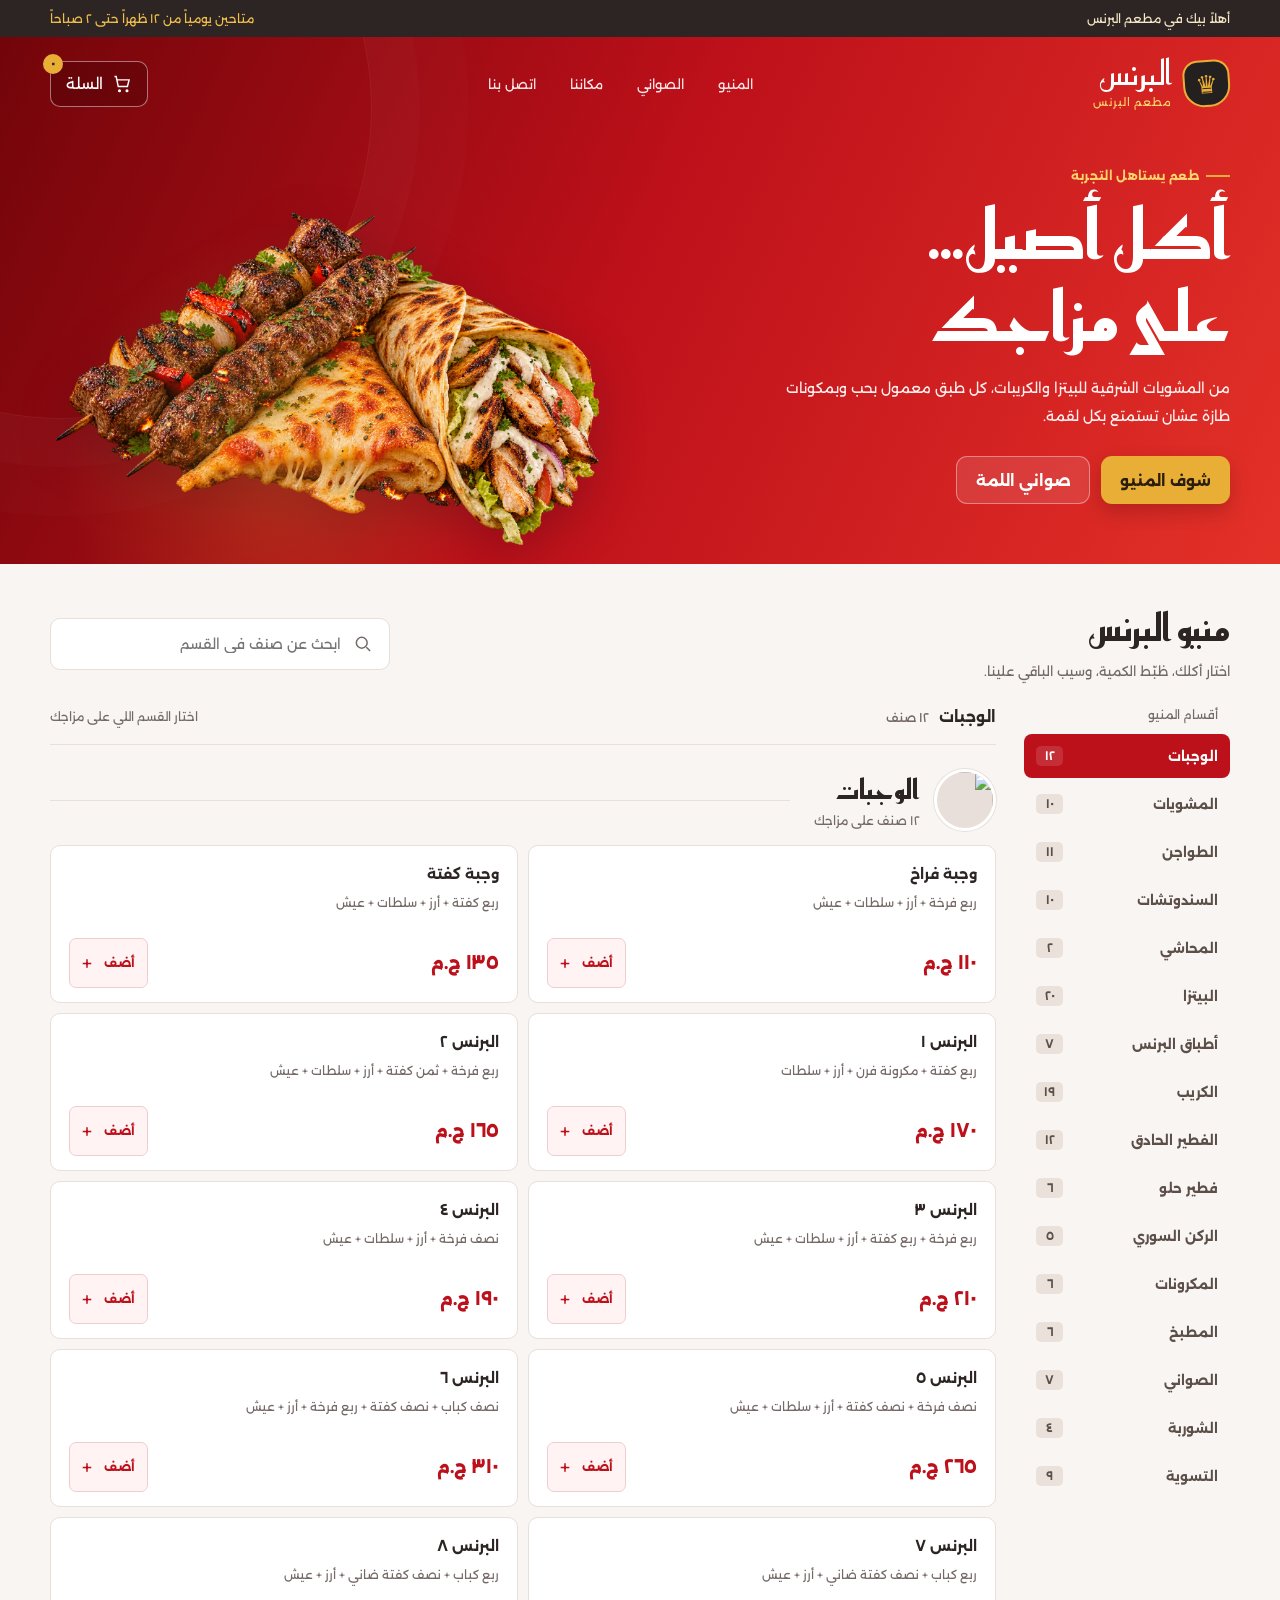
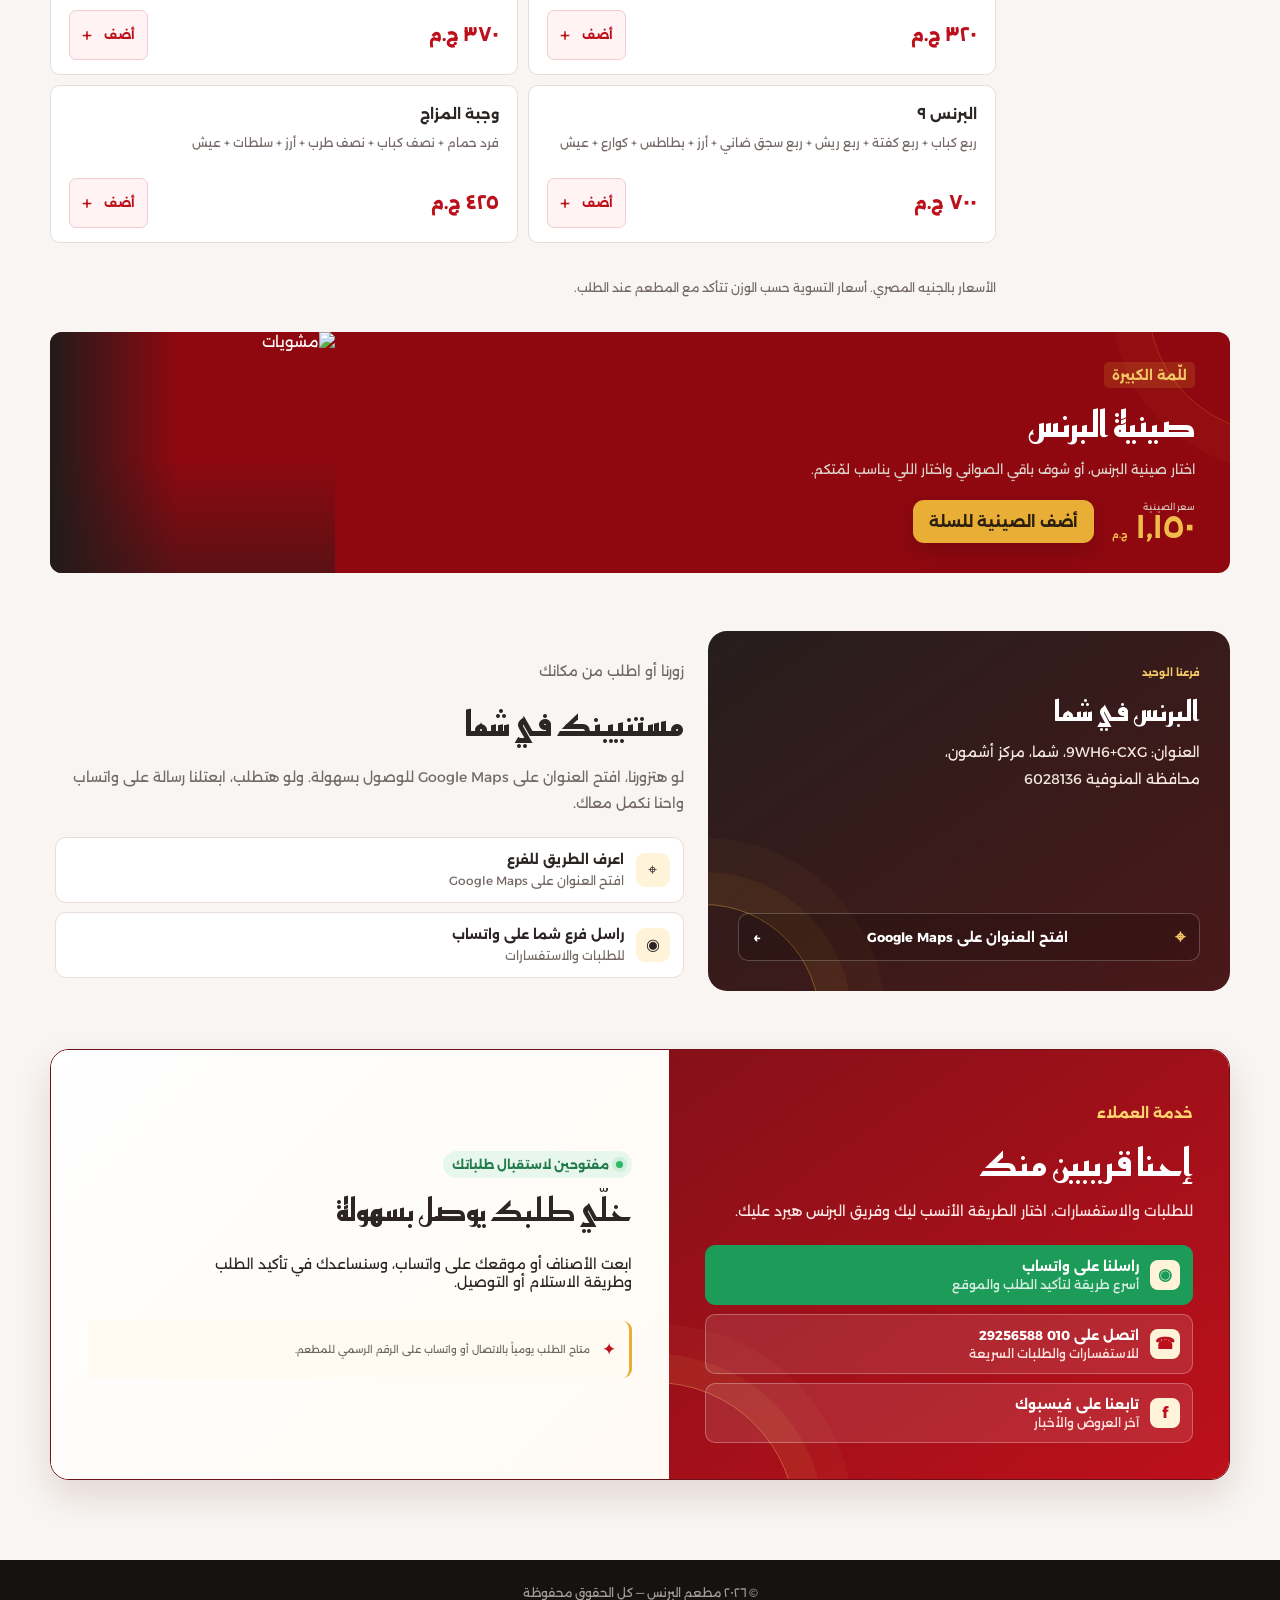
==== commit c3a6be15: "Show one menu category at a time and scope search to selected section" ====
--- a/index.html
+++ b/index.html
@@ -200,11 +200,11 @@
       </div>
     </section>
     <main id="menu"><div class="container">
-      <div class="menu-intro"><div><h2>منيو البرنس</h2><p>اختار أكلك، ظبّط الكمية، وسيب الباقي علينا.</p></div><label class="menu-search"><svg viewBox="0 0 24 24" fill="none" stroke="currentColor" stroke-width="1.8" aria-hidden="true"><circle cx="10.5" cy="10.5" r="6.5"/><path d="m16 16 4.5 4.5"/></svg><input type="search" id="menuSearch" placeholder="نفسك في إيه؟ ابحث في المنيو" aria-label="ابحث عن صنف في المنيو" oninput="searchMenu(this.value)" autocomplete="off"></label></div>
+      <div class="menu-intro"><div><h2>منيو البرنس</h2><p>اختار أكلك، ظبّط الكمية، وسيب الباقي علينا.</p></div><label class="menu-search"><svg viewBox="0 0 24 24" fill="none" stroke="currentColor" stroke-width="1.8" aria-hidden="true"><circle cx="10.5" cy="10.5" r="6.5"/><path d="m16 16 4.5 4.5"/></svg><input type="search" id="menuSearch" placeholder="ابحث عن صنف في القسم" aria-label="ابحث عن صنف في القسم" oninput="searchMenu(this.value)" autocomplete="off"></label></div>
       <div class="menu-layout">
         <nav class="menu-sidebar" aria-label="أقسام المنيو"><p class="sidebar-title">أقسام المنيو</p><ul class="category-list" id="categories"></ul></nav>
         <div class="menu-content">
-          <div class="menu-toolbar"><h3 id="menuTitle">كل المنيو</h3><div class="filter-row"><button class="filter active" data-filter="all" aria-pressed="true">الكل</button><button class="filter" data-filter="meals" aria-pressed="false">وجبات فردية</button><button class="filter" data-filter="trays" aria-pressed="false">صواني اللمة</button></div></div>
+          <div class="menu-toolbar"><h3 id="menuTitle">الوجبات</h3><span class="menu-section-hint">اختار القسم اللي على مزاجك</span></div>
           <div class="menu-grid" id="menuGrid"></div>
           <p class="menu-note">الأسعار بالجنيه المصري. أسعار التسوية حسب الوزن تتأكد مع المطعم عند الطلب.</p>
         </div>
--- a/menu.css
+++ b/menu.css
@@ -44,6 +44,7 @@
 .menu-toolbar { display:flex; justify-content:space-between; align-items:center; gap:12px; padding-bottom:18px; margin-bottom:24px; border-bottom:1px solid var(--line); }
 .menu-toolbar h3 { font-size:15px; margin:0; }
 .menu-toolbar h3 span { color:var(--muted); font-size:12px; font-weight:500; display:inline-block; margin-right:6px; }
+.menu-section-hint { color:var(--muted); font-size:12px; }
 .filter-row { gap:7px; }
 .filter { min-height:44px; font-size:12px; background:white; border-radius:7px; padding:8px 12px; }
 .filter.active { background:var(--red); border-color:var(--red); }
